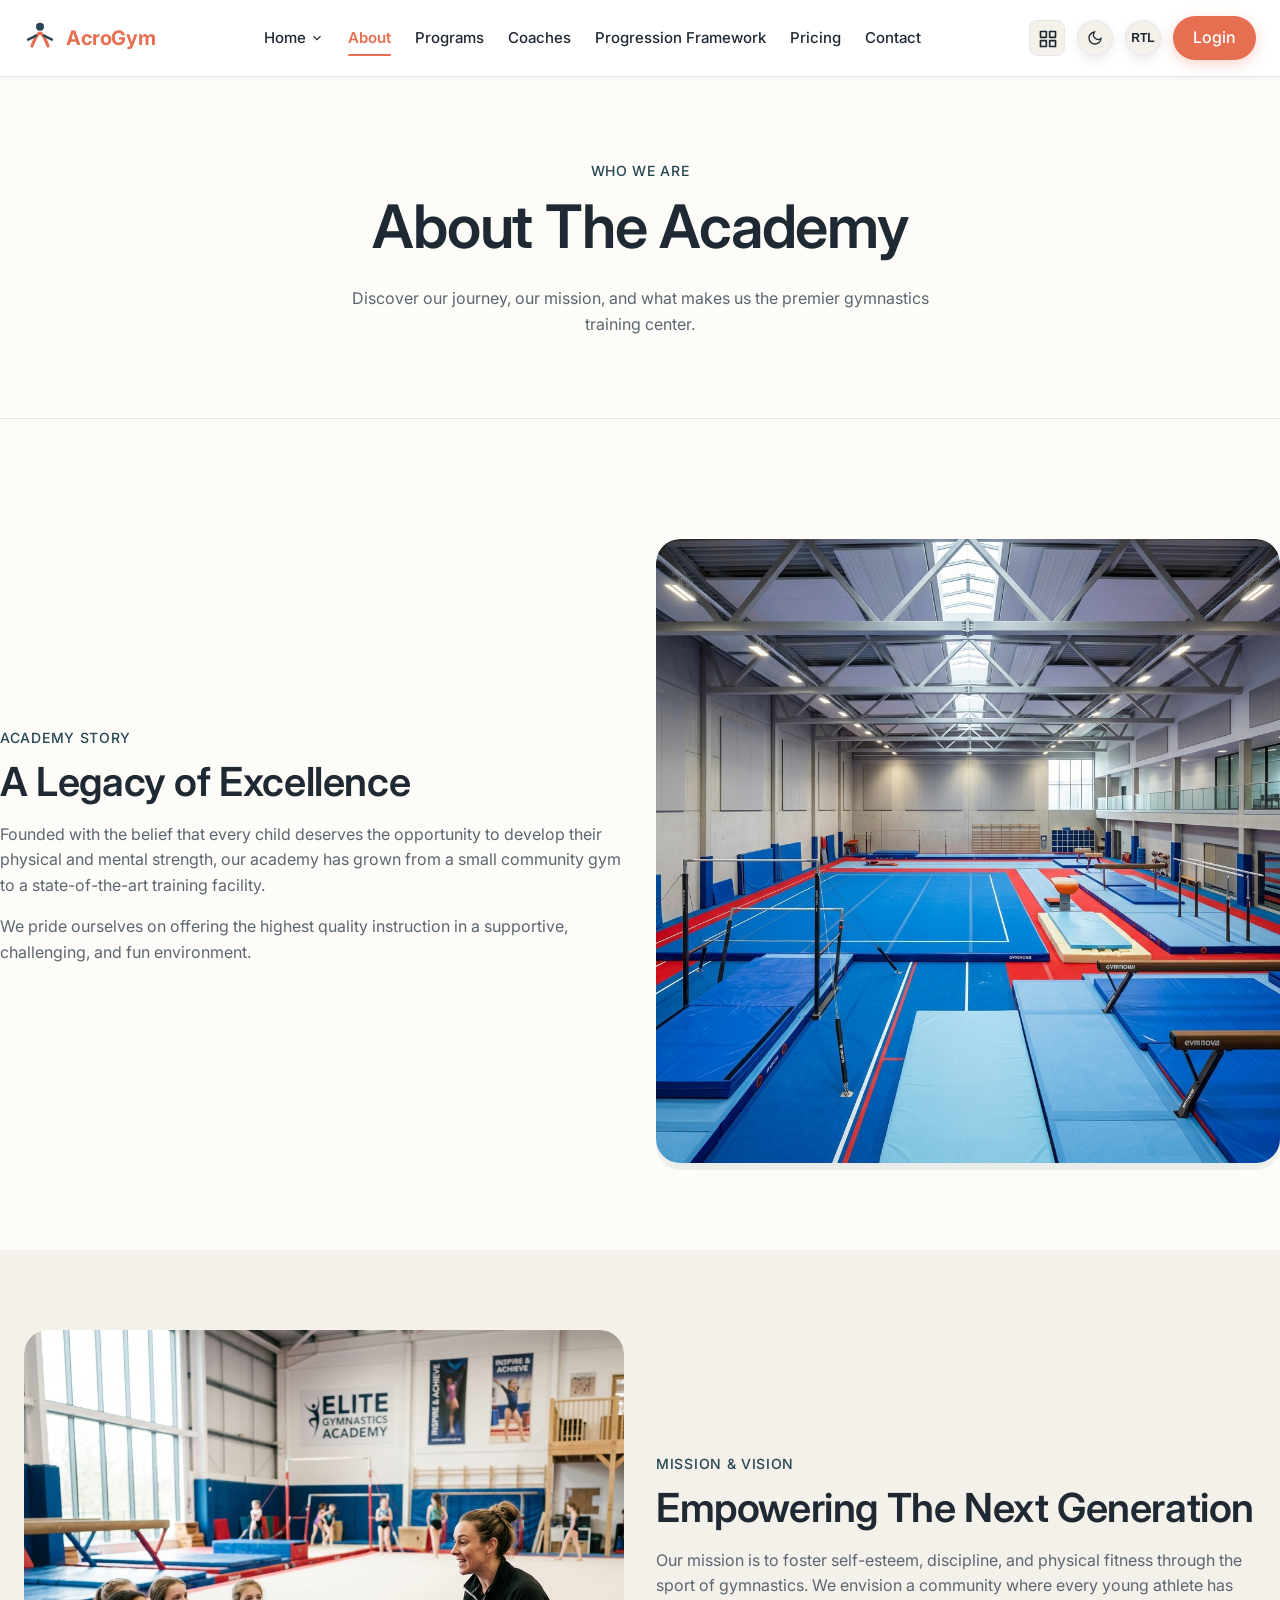
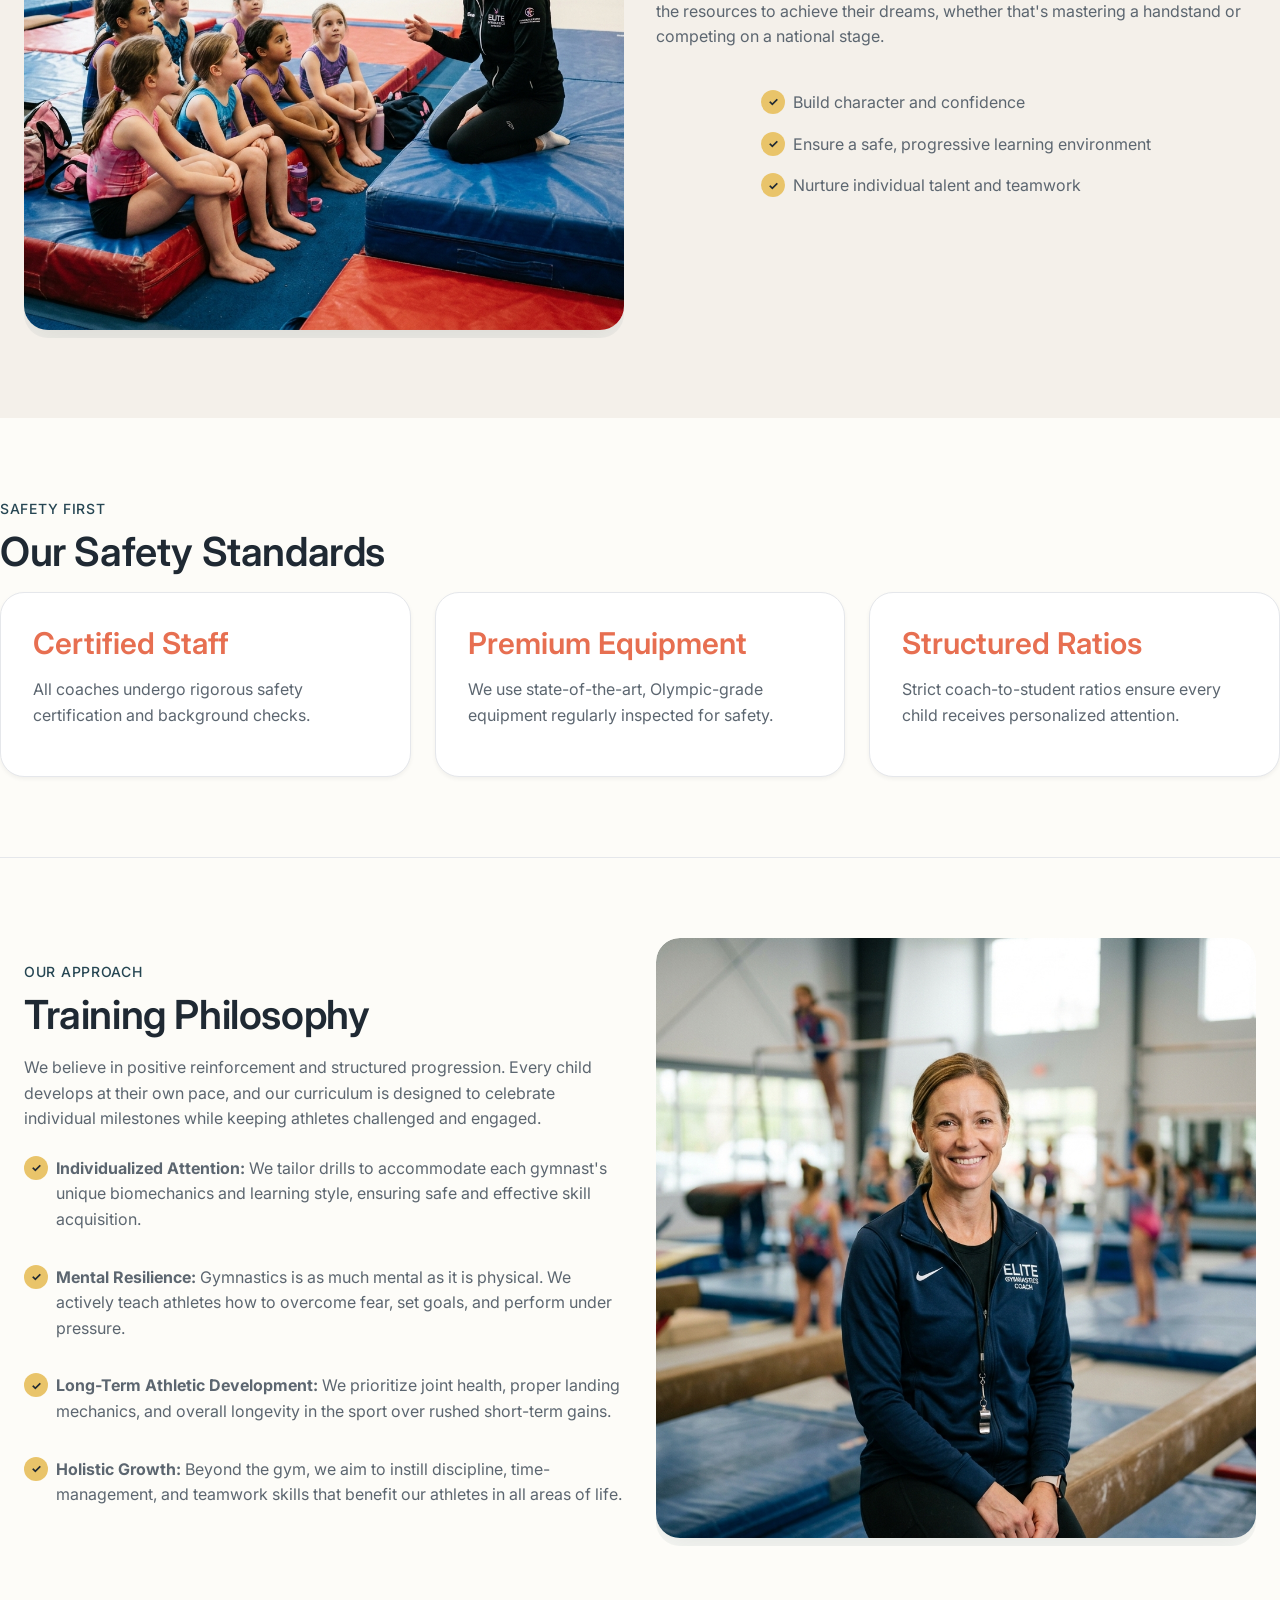
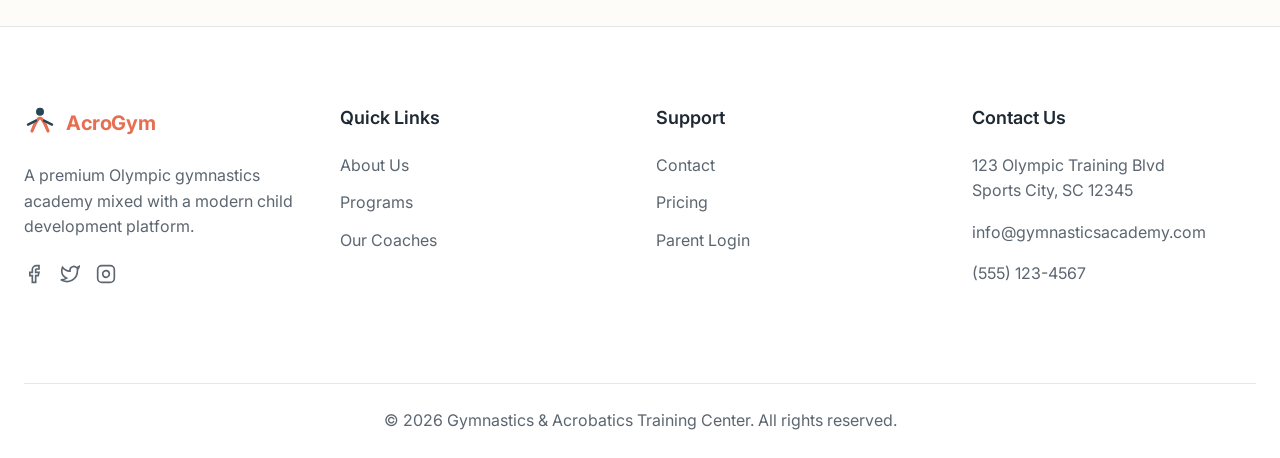
==== about.html @ 995d8a8e "Finalize gymnastics portal responsive design and alignment" ====
<!DOCTYPE html>
<html lang="en" dir="ltr">
<head>
    <meta charset="UTF-8">
    <meta name="viewport" content="width=device-width, initial-width=1.0">
    <title>About Us | Gymnastics & Acrobatics Training Center</title>
    <link rel="icon" type="image/svg+xml" href="assets/images/favicon.svg">
    <link rel="stylesheet" href="assets/css/style.css">
    <link rel="stylesheet" href="assets/css/dark-mode.css">
    <link rel="stylesheet" href="assets/css/rtl.css">
    <link rel="stylesheet" href="assets/css/pages.css">
</head>
<body>
<!-- Navbar -->
    <nav class="navbar">
        <div class="container navbar-container">
        <div class="nav-brand">
            <svg class="brand-icon" width="32" height="32" viewBox="0 0 40 40" fill="none" xmlns="http://www.w3.org/2000/svg" style="margin-right: 10px;">
    <path d="M10 30C10 30 16 14 20 14C24 14 30 30 30 30" stroke="var(--primary-accent)" stroke-width="4" stroke-linecap="round" stroke-linejoin="round"/>
    <circle cx="20" cy="6" r="5" fill="var(--secondary-accent)"/>
    <path d="M5 22L15 17M35 22L25 17" stroke="currentColor" stroke-width="3" stroke-linecap="round"/>
</svg><span style="display: inline-flex; align-items: center; letter-spacing: -0.02em; font-weight: 700;">Acro<span style="color: var(--primary-accent);">Gym</span></span>
        </div>
        
        <div class="nav-links" style="display: none;">
            <div class="dropdown">
                <a href="#" class="nav-link dropdown-toggle">Home <svg width="14" height="14" viewBox="0 0 24 24" fill="none" stroke="currentColor" stroke-width="2"><polyline points="6 9 12 15 18 9"></polyline></svg></a>
                <div class="dropdown-menu">
                    <a href="index.html" class="dropdown-item">Home 1</a>
                    <a href="home-2.html" class="dropdown-item">Home 2</a>
                </div>
            </div>
            <a href="about.html" class="nav-link">About</a>
            <a href="programs.html" class="nav-link">Programs</a>
            <a href="coaches.html" class="nav-link">Coaches</a>
            <a href="progression-framework.html" class="nav-link">Progression Framework</a>
            <a href="pricing.html" class="nav-link">Pricing</a>
            <a href="contact.html" class="nav-link">Contact</a>
        </div>
        
        <div class="nav-actions">
            <a href="dashboard.html" class="nav-link dashboard-icon-link" aria-label="Dashboard" style="display: none; padding: 8px; border-radius: 8px; display: inline-flex; align-items: center; justify-content: center; height: 36px; width: 36px;">
                <svg width="20" height="20" viewBox="0 0 24 24" fill="none" stroke="currentColor" stroke-width="2" stroke-linecap="round" stroke-linejoin="round">
                    <rect x="3" y="3" width="7" height="7"></rect>
                    <rect x="14" y="3" width="7" height="7"></rect>
                    <rect x="14" y="14" width="7" height="7"></rect>
                    <rect x="3" y="14" width="7" height="7"></rect>
                </svg>
            </a>
            <button class="control-btn" id="theme-toggle" aria-label="Toggle Dark Mode" style="width: 36px; height: 36px;">
                <svg width="16" height="16" viewBox="0 0 24 24" fill="none" stroke="currentColor" stroke-width="2"><path d="M21 12.79A9 9 0 1 1 11.21 3 7 7 0 0 0 21 12.79z"></path></svg>
            </button>
            <button class="control-btn" id="rtl-toggle" aria-label="Toggle RTL" style="width: 36px; height: 36px; font-size: 12px; font-weight: 600;">RTL</button>
            <a href="login.html" class="btn btn-primary" style="height: 44px; padding: 0 20px;">Login</a>
            
            <button class="control-btn mobile-menu-btn" style="display: none; width: 36px; height: 36px;">
                <svg width="20" height="20" viewBox="0 0 24 24" fill="none" stroke="currentColor" stroke-width="2"><line x1="3" y1="12" x2="21" y2="12"></line><line x1="3" y1="6" x2="21" y2="6"></line><line x1="3" y1="18" x2="21" y2="18"></line></svg>
            </button>
        </div>
        </div>
    </nav>

    <style>
        @media (min-width: 1025px) {
            .nav-links { display: flex !important; }
            .mobile-menu-btn { display: none !important; }
            .nav-actions .nav-link { display: block !important; }
        }
        @media (max-width: 1024px) {
            .nav-links { display: none; }
            .mobile-menu-btn { display: flex !important; }
        }
    </style>

    

<header class="page-hero" style="text-align: center; padding-top: 160px; padding-bottom: 80px; background: linear-gradient(to bottom, rgba(255,255,255,0.02) 0%, transparent 100%); border-bottom: 1px solid var(--border-color); margin-bottom: 40px;">
    <div class="container">
        <span class="subheading">Who We Are</span>
        <h1 style="margin-bottom: 24px;">About The Academy</h1>
        <p style="max-width: 600px; margin: 0 auto; color: var(--text-secondary);">Discover our journey, our mission, and what makes us the premier gymnastics training center.</p>
    </div>
</header>

<section class="section container">
    <div class="grid grid-cols-2 gap-8 items-center">
        <div>
            <span class="subheading">Academy Story</span>
            <h2>A Legacy of Excellence</h2>
            <p>Founded with the belief that every child deserves the opportunity to develop their physical and mental strength, our academy has grown from a small community gym to a state-of-the-art training facility.</p>
            <p>We pride ourselves on offering the highest quality instruction in a supportive, challenging, and fun environment.</p>
        </div>
        <div class="image-reveal-wrapper">
            <img src="assets/images/about_facility_1781704800816.png" alt="Academy Facility" class="rounded-image shadow-img" style="width: 100%; border-radius: var(--border-radius-lg);">
        </div>
    </div>
</section>

<section class="section" style="background: var(--secondary-bg);">
    <div class="container grid grid-cols-2 gap-8 items-center flex-md-col-reverse">
        <div class="image-reveal-wrapper" style="animation-delay: 0.2s;">
            <img src="assets/images/about_mission_1781704820711.png" alt="Academy Mission" class="rounded-image shadow-img" style="width: 100%; border-radius: var(--border-radius-lg);">
        </div>
        <div class="text-content">
            <span class="subheading">Mission & Vision</span>
            <h2>Empowering The Next Generation</h2>
            <p>Our mission is to foster self-esteem, discipline, and physical fitness through the sport of gymnastics. We envision a community where every young athlete has the resources to achieve their dreams, whether that's mastering a handstand or competing on a national stage.</p>
            <div style="text-align: center;">
                <ul class="custom-list" style="margin: 24px auto 0; display: inline-block; text-align: left;">
                    <li>Build character and confidence</li>
                    <li>Ensure a safe, progressive learning environment</li>
                    <li>Nurture individual talent and teamwork</li>
                </ul>
            </div>
        </div>
    </div>
</section>

<section class="section container">
    <div class="section-title text-center">
        <span class="subheading">Safety First</span>
        <h2>Our Safety Standards</h2>
    </div>
    <style>
        .safety-grid {
            display: grid;
            grid-template-columns: repeat(3, 1fr);
            gap: 24px;
        }
        @media (max-width: 1024px) {
            .safety-grid {
                grid-template-columns: repeat(2, 1fr);
            }
            .safety-grid > div:last-child {
                grid-column: 1 / -1;
                justify-self: center;
                width: calc(50% - 12px);
            }
        }
        @media (max-width: 600px) {
            .safety-grid {
                grid-template-columns: 1fr;
            }
            .safety-grid > div:last-child {
                grid-column: 1 / -1;
                width: 100%;
            }
        }
    </style>
    <div class="safety-grid">
        <div class="card premium-card hover-lift">
            <h3 style="color: var(--primary-accent);">Certified Staff</h3>
            <p>All coaches undergo rigorous safety certification and background checks.</p>
        </div>
        <div class="card premium-card hover-lift">
            <h3 style="color: var(--primary-accent);">Premium Equipment</h3>
            <p>We use state-of-the-art, Olympic-grade equipment regularly inspected for safety.</p>
        </div>
        <div class="card premium-card hover-lift">
            <h3 style="color: var(--primary-accent);">Structured Ratios</h3>
            <p>Strict coach-to-student ratios ensure every child receives personalized attention.</p>
        </div>
    </div>
</section>

<section class="section" style="background: var(--primary-bg); border-top: 1px solid var(--border-color);">
    <div class="container grid grid-cols-2 gap-8 items-center">
        <div>
            <span class="subheading">Our Approach</span>
            <h2>Training Philosophy</h2>
            <p style="margin-bottom: 24px; font-size: 16px; line-height: 1.6;">We believe in positive reinforcement and structured progression. Every child develops at their own pace, and our curriculum is designed to celebrate individual milestones while keeping athletes challenged and engaged.</p>
            
            <ul class="custom-list" style="display: flex; flex-direction: column; gap: 16px;">
                <li>
                    <strong>Individualized Attention:</strong> We tailor drills to accommodate each gymnast's unique biomechanics and learning style, ensuring safe and effective skill acquisition.
                </li>
                <li>
                    <strong>Mental Resilience:</strong> Gymnastics is as much mental as it is physical. We actively teach athletes how to overcome fear, set goals, and perform under pressure.
                </li>
                <li>
                    <strong>Long-Term Athletic Development:</strong> We prioritize joint health, proper landing mechanics, and overall longevity in the sport over rushed short-term gains.
                </li>
                <li>
                    <strong>Holistic Growth:</strong> Beyond the gym, we aim to instill discipline, time-management, and teamwork skills that benefit our athletes in all areas of life.
                </li>
            </ul>
        </div>
        <div class="image-reveal-wrapper">
            <img src="assets/images/coach_female_1781704842189.png" alt="Training Philosophy" class="rounded-image shadow-img" style="width: 100%; border-radius: var(--border-radius-lg);">
        </div>
    </div>
</section>
<footer style="background: var(--card-bg); padding: 80px 0 0 0; border-top: 1px solid var(--border-color);">
        <div class="container">
            <div class="grid grid-cols-4 gap-8">
                <div>
                    <div class="nav-brand" style="margin-bottom: 24px;">
                        <svg class="brand-icon" width="32" height="32" viewBox="0 0 40 40" fill="none" xmlns="http://www.w3.org/2000/svg" style="margin-right: 10px;">
    <path d="M10 30C10 30 16 14 20 14C24 14 30 30 30 30" stroke="var(--primary-accent)" stroke-width="4" stroke-linecap="round" stroke-linejoin="round"/>
    <circle cx="20" cy="6" r="5" fill="var(--secondary-accent)"/>
    <path d="M5 22L15 17M35 22L25 17" stroke="currentColor" stroke-width="3" stroke-linecap="round"/>
</svg><span style="display: inline-flex; align-items: center; letter-spacing: -0.02em; font-weight: 700;">Acro<span style="color: var(--primary-accent);">Gym</span></span>
                    </div>
                    <p>A premium Olympic gymnastics academy mixed with a modern child development platform.</p>
                    <div class="social-icons" style="display: flex; gap: 16px; margin-top: 24px;">
                        <a href="#" class="social-icon" aria-label="Facebook"><svg width="20" height="20" viewBox="0 0 24 24" fill="none" stroke="currentColor" stroke-width="2"><path d="M18 2h-3a5 5 0 0 0-5 5v3H7v4h3v8h4v-8h3l1-4h-4V7a1 1 0 0 1 1-1h3z"></path></svg></a>
                        <a href="#" class="social-icon" aria-label="Twitter"><svg width="20" height="20" viewBox="0 0 24 24" fill="none" stroke="currentColor" stroke-width="2"><path d="M23 3a10.9 10.9 0 0 1-3.14 1.53 4.48 4.48 0 0 0-7.86 3v1A10.66 10.66 0 0 1 3 4s-4 9 5 13a11.64 11.64 0 0 1-7 2c9 5 20 0 20-11.5a4.5 4.5 0 0 0-.08-.83A7.72 7.72 0 0 0 23 3z"></path></svg></a>
                        <a href="#" class="social-icon" aria-label="Instagram"><svg width="20" height="20" viewBox="0 0 24 24" fill="none" stroke="currentColor" stroke-width="2"><rect x="2" y="2" width="20" height="20" rx="5" ry="5"></rect><path d="M16 11.37A4 4 0 1 1 12.63 8 4 4 0 0 1 16 11.37z"></path><line x1="17.5" y1="6.5" x2="17.51" y2="6.5"></line></svg></a>
                    </div>
                </div>
                <div>
                    <h3 style="font-size: 18px; margin-bottom: 24px;">Quick Links</h3>
                    <div style="display: flex; flex-direction: column; gap: 12px;">
                        <a href="about.html" style="color: var(--text-secondary);">About Us</a>
                        <a href="programs.html" style="color: var(--text-secondary);">Programs</a>
                        <a href="coaches.html" style="color: var(--text-secondary);">Our Coaches</a>
                    </div>
                </div>
                <div>
                    <h3 style="font-size: 18px; margin-bottom: 24px;">Support</h3>
                    <div style="display: flex; flex-direction: column; gap: 12px;">
                        <a href="contact.html" style="color: var(--text-secondary);">Contact</a>
                        <a href="pricing.html" style="color: var(--text-secondary);">Pricing</a>
                        <a href="login.html" style="color: var(--text-secondary);">Parent Login</a>
                    </div>
                </div>
                <div>
                    <h3 style="font-size: 18px; margin-bottom: 24px;">Contact Us</h3>
                    <p>123 Olympic Training Blvd<br>Sports City, SC 12345</p>
                    <p>info@gymnasticsacademy.com</p>
                    <p>(555) 123-4567</p>
                </div>
            </div>
            <div style="text-align: center; margin-top: 80px; padding: 24px 0; border-top: 1px solid var(--border-color); color: var(--text-secondary);">
                &copy; 2026 Gymnastics & Acrobatics Training Center. All rights reserved.
            </div>
        </div>
    </footer>

    <script src="assets/js/main.js"></script>


    <button id="back-to-top" aria-label="Back to top" class="back-to-top">
        <svg width="24" height="24" viewBox="0 0 24 24" fill="none" stroke="currentColor" stroke-width="2"><polyline points="18 15 12 9 6 15"></polyline></svg>
    </button>

</body>
</html>
---- assets/css/style.css ----
@import url('https://fonts.googleapis.com/css2?family=Inter:wght@400;500;600&display=swap');

:root {
    --primary-bg: #FDFCF8;
    --secondary-bg: #F4F0EA;
    --card-bg: #FFFFFF;
    --primary-accent: #E76F51;
    --secondary-accent: #264653;
    --third-accent: #2A9D8F;
    --highlight: #E9C46A;
    --text-primary: #1F2933;
    --text-secondary: #5C6670;
    --border-color: #E5E7EB;
    
    --font-family: 'Inter', sans-serif;
    --transition-fast: 0.2s ease;
    --transition-normal: 0.3s ease;
    --transition-slow: 0.5s ease;
    
    --border-radius: 12px;
    --border-radius-lg: 24px;
    --border-radius-full: 9999px;
    
    --shadow-sm: 0 2px 4px rgba(0, 0, 0, 0.05);
    --shadow-md: 0 4px 12px rgba(0, 0, 0, 0.08);
    --shadow-lg: 0 12px 32px rgba(38, 70, 83, 0.12);
}

/* Reset */
* {
    margin: 0;
    padding: 0;
    box-sizing: border-box;
}

*, *::before, *::after {
    box-sizing: border-box;
}

body {
    font-family: var(--font-family);
    background-color: var(--primary-bg);
    color: var(--text-primary);
    overflow-x: hidden;
    line-height: 1.6;
    font-weight: 400;
}

/* Typography Hierarchy */
h1, h2, h3, h4, h5, h6 {
    font-weight: 600;
    line-height: 1.2;
    color: var(--text-primary);
    margin-bottom: 1rem;
}

h1 {
    font-size: 60px;
    letter-spacing: -0.02em;
}

h2 {
    font-size: 40px;
    letter-spacing: -0.01em;
}

h3 {
    font-size: 30px;
}

p {
    font-weight: 400;
    color: var(--text-secondary);
    margin-bottom: 1rem;
}

.subheading {
    font-weight: 500;
    color: var(--secondary-accent);
    text-transform: uppercase;
    letter-spacing: 0.05em;
    font-size: 14px;
    margin-bottom: 0.5rem;
    display: block;
}

a {
    text-decoration: none;
    color: var(--primary-accent);
    transition: color var(--transition-fast);
}

/* Responsive Typography */
@media (max-width: 1024px) {
    .container {
        padding-left: 24px !important;
        padding-right: 24px !important;
        width: 100%;
    }
    .section-title, .hero-content, .page-header, .about-content, .text-content, .contact-info, .pricing-header, .card, .bento-content, .stat-item, .sticky-sidebar, .glass-card, .glass-card-info, .curriculum-pane-header, .step-item, .glass-testimonial {
        text-align: center !important;
        align-items: center !important;
    }
    .section-title p, .hero-content p, .page-header p, .about-content p, .text-content p, .contact-info p, .pricing-header p, .subheading {
        margin-left: auto !important;
        margin-right: auto !important;
        text-align: center !important;
    }
    h1, h2, h3 {
        text-align: center !important;
    }
    p {
        text-align: center;
    }
    .btn-group {
        justify-content: center !important;
        width: 100%;
    }
    footer h3, footer p, footer .social-icons, footer .nav-brand {
        text-align: left !important;
        justify-content: flex-start !important;
        align-items: flex-start !important;
    }
    .grid-cols-3 {
        display: flex;
        flex-wrap: wrap;
        justify-content: center;
    }
    .grid-cols-3 > * {
        flex: 1 1 calc(50% - 32px);
        max-width: calc(50% - 16px);
        min-width: 280px;
    }
    h1 { font-size: 48px; }
    h2 { font-size: 36px; }
    h3 { font-size: 26px; }
    .center-mobile { text-align: center; }
    .hero-actions { flex-direction: column !important; width: 100% !important; gap: 16px !important; }
    .hero-actions .btn { width: 100% !important; margin: 0 !important; }
    .step-item { justify-content: center !important; flex-direction: column !important; }
    .dashboard-text-wrapper { text-align: center !important; }
    .dashboard-text-wrapper ul { align-items: center !important; }
}

@media (max-width: 768px) {
    h1 { font-size: 38px; }
    h2 { font-size: 30px; }
    h3 { font-size: 22px; }
    

}

/* Layout Utilities */
.container {
    max-width: 1280px;
    margin: 0 auto;
    padding: 0 24px;
    width: 100%;
}

.section {
    padding: 80px 0;
}

.flex { display: flex; }
.flex-col { display: flex; flex-direction: column; }
.items-center { align-items: center; }
.justify-center { justify-content: center; }
.justify-between { justify-content: space-between; }
.gap-4 { gap: 1rem; }
.gap-6 { gap: 1.5rem; }
.gap-8 { gap: 2rem; }

.grid { display: grid; }
.grid-cols-2 { grid-template-columns: repeat(2, 1fr); }
.grid-cols-3 { grid-template-columns: repeat(3, 1fr); }
.grid-cols-4 { grid-template-columns: repeat(4, 1fr); }

@media (max-width: 768px) {
    .container {
        padding-left: 20px !important;
        padding-right: 20px !important;
        width: 100%;
    }
    .grid-cols-2, .grid-cols-3, .grid-cols-4 {
        grid-template-columns: 1fr;
    }
    .flex-md-col {
        flex-direction: column;
    }
    .card {
        padding: 20px;
    }
    
    /* Schedule Calendar Mobile Optimizations */
    #schedule .card > div[style*="flex-direction: column"] > div > div:first-child {
        width: 72px !important;
        padding: 12px 8px !important;
    }
    #schedule .card > div[style*="flex-direction: column"] > div > div:first-child span:first-child {
        font-size: 18px !important;
    }
    #schedule .card > div[style*="flex-direction: column"] > div > div:first-child span:last-child {
        font-size: 12px !important;
    }
    #schedule .card > div[style*="flex-direction: column"] > div > div:last-child {
        padding: 12px !important;
    }
    #schedule .card > div[style*="flex-direction: column"] > div > div:last-child h4 {
        font-size: 15px !important;
    }
    #schedule .card > div[style*="flex-direction: column"] > div > div:last-child p {
        font-size: 12px !important;
    }
}

/* Button System */
.btn {
    display: inline-flex;
    align-items: center;
    justify-content: center;
    padding: 0 24px;
    height: 52px;
    border-radius: var(--border-radius-full);
    font-weight: 500;
    font-size: 16px;
    cursor: pointer;
    transition: all var(--transition-normal);
    border: none;
    outline: none;
}

.btn-primary {
    background-color: var(--primary-accent);
    color: #FFFFFF;
    box-shadow: 0 4px 14px rgba(231, 111, 81, 0.3);
}

.btn-primary:hover {
    background-color: #D65A3D;
    transform: translateY(-2px);
    box-shadow: 0 6px 20px rgba(231, 111, 81, 0.4);
    color: #FFFFFF;
}

.btn-secondary {
    background-color: var(--secondary-accent);
    color: #FFFFFF;
}

.btn-secondary:hover {
    background-color: #1A323D;
    transform: translateY(-2px);
    color: #FFFFFF;
}

.btn-outline {
    background-color: transparent;
    border: 2px solid var(--border-color);
    color: var(--text-primary);
}

.btn-outline:hover {
    border-color: var(--primary-accent);
    color: var(--primary-accent);
}

.btn-block {
    width: 100%;
}

/* Forms */
.form-group {
    margin-bottom: 1.5rem;
    display: flex;
    flex-direction: column;
}

.form-label {
    font-weight: 500;
    margin-bottom: 0.5rem;
    color: var(--text-primary);
    font-size: 14px;
}

.form-control {
    width: 100%;
    height: 52px;
    padding: 0 16px;
    border: 1px solid var(--border-color);
    border-radius: var(--border-radius);
    background-color: var(--card-bg);
    color: var(--text-primary);
    font-family: var(--font-family);
    font-size: 16px;
    transition: border-color var(--transition-fast), box-shadow var(--transition-fast);
}

.form-control:focus {
    outline: none;
    border-color: var(--primary-accent);
    box-shadow: 0 0 0 4px rgba(231, 111, 81, 0.1);
}

.form-control::placeholder {
    color: #A0AEC0;
}

/* Cards */
.card {
    background-color: var(--card-bg);
    border-radius: var(--border-radius-lg);
    padding: 32px;
    box-shadow: var(--shadow-sm);
    border: 1px solid var(--border-color);
    transition: transform var(--transition-normal), box-shadow var(--transition-normal);
    height: 100%;
    display: flex;
    flex-direction: column;
}

.card:hover {
    transform: translateY(-8px);
    box-shadow: var(--shadow-lg);
}

.card-img-top {
    width: 100%;
    height: 240px;
    object-fit: cover;
    border-radius: calc(var(--border-radius-lg) - 8px) calc(var(--border-radius-lg) - 8px) 0 0;
    margin: -32px -32px 24px -32px;
    width: calc(100% + 64px);
}

/* Auth Pages Specific */
.auth-wrapper {
    min-height: 100vh;
    display: flex;
    align-items: center;
    justify-content: center;
    padding: 24px;
    background-color: var(--secondary-bg);
    position: relative;
}

.auth-card {
    width: 100%;
    max-width: 500px;
    background: var(--card-bg);
    border-radius: var(--border-radius-lg);
    padding: 48px;
    box-shadow: var(--shadow-lg);
    position: relative;
    z-index: 10;
}

.auth-logo {
    text-align: center;
    margin-bottom: 32px;
}

.auth-logo h2 {
    font-size: 24px;
    margin-bottom: 0;
    color: var(--secondary-accent);
}

.auth-logo span {
    color: var(--primary-accent);
}

.social-login {
    display: flex;
    flex-direction: column;
    gap: 12px;
    margin-bottom: 24px;
}

.btn-social {
    background-color: transparent;
    border: 1.5px solid var(--border-color);
    color: var(--text-primary);
    display: flex;
    align-items: center;
    justify-content: center;
    gap: 12px;
    font-weight: 500;
    transition: background-color 0.25s ease, border-color 0.25s ease, color 0.25s ease, transform 0.2s ease, box-shadow 0.25s ease;
}

.btn-social:hover {
    background-color: var(--primary-accent);
    border-color: var(--primary-accent);
    color: white;
    box-shadow: 0 6px 20px rgba(231, 111, 81, 0.35);
    transform: translateY(-2px);
}
.btn-social:hover img {
    filter: brightness(0) invert(1);
}

.btn-social img {
    width: 20px;
    height: 20px;
}

.auth-divider {
    display: flex;
    align-items: center;
    text-align: center;
    color: var(--text-secondary);
    font-size: 14px;
    margin: 24px 0;
}

.auth-divider::before,
.auth-divider::after {
    content: '';
    flex: 1;
    border-bottom: 1px solid var(--border-color);
}

.auth-divider:not(:empty)::before {
    margin-right: .25em;
}

.auth-divider:not(:empty)::after {
    margin-left: .25em;
}

.password-input-wrapper {
    position: relative;
}

.password-toggle {
    position: absolute;
    right: 16px;
    top: 50%;
    transform: translateY(-50%);
    cursor: pointer;
    color: var(--text-secondary);
    background: none;
    border: none;
    padding: 0;
}

.auth-actions {
    display: flex;
    justify-content: space-between;
    align-items: center;
    margin-bottom: 24px;
    font-size: 14px;
}

.checkbox-wrapper {
    display: flex;
    align-items: center;
    gap: 8px;
}

.checkbox-wrapper input[type="checkbox"] {
    width: 16px;
    height: 16px;
    accent-color: var(--primary-accent);
}

.auth-footer {
    text-align: center;
    margin-top: 24px;
    font-size: 14px;
    color: var(--text-secondary);
}

/* Auth page links hover — brand accent color */
.auth-footer a,
.auth-actions a,
.auth-card a {
    color: var(--primary-accent);
    text-decoration: none;
    transition: color 0.2s ease, opacity 0.2s ease;
}

.auth-footer a:hover,
.auth-actions a:hover,
.auth-card a:hover {
    color: var(--secondary-accent);
    text-decoration: underline;
    opacity: 0.9;
}

/* Floating Controls */
.floating-controls {
    position: fixed;
    top: 24px;
    right: 24px;
    display: flex;
    gap: 12px;
    z-index: 100;
}

.control-btn {
    width: 44px;
    height: 44px;
    border-radius: 50%;
    background: var(--card-bg);
    border: 1px solid var(--border-color);
    color: var(--text-primary);
    display: flex;
    align-items: center;
    justify-content: center;
    cursor: pointer;
    box-shadow: var(--shadow-md);
    transition: all var(--transition-fast);
}

.control-btn:hover {
    transform: translateY(-2px);
    box-shadow: var(--shadow-lg);
}

/* Navigation */
.navbar {
    position: fixed;
    top: 0;
    left: 0;
    width: 100%;
    background: var(--card-bg);
    border-bottom: 1px solid var(--border-color);
    padding: 16px 0;
    z-index: 1000;
    box-shadow: var(--shadow-sm);
}

.navbar-container {
    display: flex;
    justify-content: space-between;
    align-items: center;
    width: 100%;
}

.nav-brand {
    font-size: 20px;
    font-weight: 600;
    color: var(--secondary-accent);
    display: flex;
    align-items: center;
}

.nav-brand span {
    color: var(--primary-accent);
}

.nav-links {
    display: flex;
    gap: 24px;
    align-items: center;
}

.nav-link {
    color: var(--text-primary);
    font-weight: 500;
    font-size: 15px;
}

.nav-link:hover {
    color: var(--primary-accent);
}

.nav-link.active {
    color: var(--primary-accent);
    position: relative;
    font-weight: 600;
}

.nav-link.active::after {
    content: '';
    position: absolute;
    bottom: -6px;
    left: 0;
    width: 100%;
    height: 2px;
    background-color: var(--primary-accent);
    border-radius: 2px;
}

.nav-actions {
    display: flex;
    gap: 12px;
    align-items: center;
}

/* --- Mobile Menu Styles & Overrides --- */
@media (min-width: 1025px) {
    .nav-links { display: flex !important; }
    .mobile-menu-btn { display: none !important; }
    .mobile-actions-wrapper { display: none !important; }
}

@media (max-width: 1024px) {
    .nav-links {
        display: none !important;
        position: absolute;
        top: 100%;
        left: 0;
        width: 100%;
        background-color: var(--card-bg);
        flex-direction: column;
        padding: 20px;
        box-shadow: 0 10px 20px rgba(0,0,0,0.1);
        z-index: 1000;
        align-items: flex-start;
        border-top: 1px solid var(--border-color);
    }
    .nav-links.active {
        display: flex !important;
    }
    .mobile-menu-btn {
        display: inline-flex !important;
    }
    .nav-actions > *:not(.mobile-menu-btn) {
        display: none !important;
    }
    .mobile-actions-wrapper {
        display: flex;
        flex-wrap: wrap;
        gap: 12px;
        width: 100%;
        margin-top: 20px;
        padding-top: 20px;
        border-top: 1px solid var(--border-color);
        align-items: center;
    }
}
/* -------------------------------------- */

.dashboard-icon-link,
.control-btn {
    width: 38px;
    height: 38px;
    border-radius: 50%;
    border: 1.5px solid var(--border-color);
    background: var(--secondary-bg);
    color: var(--text-primary);
    display: inline-flex;
    align-items: center;
    justify-content: center;
    cursor: pointer;
    font-size: 13px;
    font-weight: 700;
    transition: background var(--transition-fast), color var(--transition-fast), border-color var(--transition-fast), transform var(--transition-fast), box-shadow var(--transition-fast);
    text-decoration: none;
    padding: 0;
    line-height: 1;
    flex-shrink: 0;
}

.dashboard-icon-link:hover,
.control-btn:hover {
    background: var(--primary-accent);
    color: white;
    border-color: var(--primary-accent);
    transform: translateY(-2px);
    box-shadow: 0 4px 14px rgba(231, 111, 81, 0.35);
}

/* Hero Section */
.hero {
    min-height: 100vh;
    padding-top: 120px;
    display: flex;
    align-items: center;
    position: relative;
    overflow: hidden;
}

.hero-content {
    max-width: 600px;
    position: relative;
    z-index: 10;
}

.hero-image-wrapper {
    position: absolute;
    right: 0;
    top: 0;
    width: 50%;
    height: 100%;
    clip-path: polygon(10% 0, 100% 0, 100% 100%, 0 100%);
}

.hero-image {
    width: 100%;
    height: 100%;
    object-fit: cover;
}

@media (max-width: 1024px) {
    .hero-image-wrapper {
        position: relative;
        width: 100%;
        height: 400px;
        clip-path: none;
        border-radius: var(--border-radius-lg);
        margin-top: 40px;
    }
    .hero {
        flex-direction: column;
        justify-content: center;
        text-align: center;
        padding-top: 140px;
    }
    .hero-content {
        max-width: 100%;
        display: flex;
        flex-direction: column;
        align-items: center;
    }
    .hero-actions {
        justify-content: center;
    }
}

/* Dashboard Layout */
.dashboard-layout {
    display: flex;
    min-height: 100vh;
    background-color: var(--secondary-bg);
}

.dashboard-sidebar {
    width: 280px;
    background: var(--card-bg);
    border-right: 1px solid var(--border-color);
    display: flex;
    flex-direction: column;
    position: fixed;
    top: 0;
    bottom: 0;
    left: 0;
    z-index: 1000;
    transition: transform var(--transition-normal);
}

.dashboard-logo {
    padding: 24px;
    border-bottom: 1px solid var(--border-color);
}

.dashboard-logo h2 {
    font-size: 20px;
    margin-bottom: 0;
    color: var(--secondary-accent);
    display: flex;
    align-items: center;
}

.dashboard-logo span {
    color: var(--primary-accent);
}

.sidebar-nav {
    padding: 24px 16px;
    flex: 1;
    overflow-y: auto;
    display: flex;
    flex-direction: column;
}

.sidebar-nav-link {
    display: flex;
    align-items: center;
    gap: 12px;
    padding: 12px 16px;
    color: var(--text-secondary);
    text-decoration: none;
    border-radius: var(--border-radius);
    margin-bottom: 8px;
    font-weight: 500;
    transition: all var(--transition-fast);
}

.sidebar-nav-link:hover, .sidebar-nav-link.active {
    background: rgba(231, 111, 81, 0.1);
    color: var(--primary-accent);
}

.sidebar-nav-link svg {
    width: 20px;
    height: 20px;
}

.dashboard-main {
    flex: 1;
    margin-left: 280px;
    padding: 112px 48px 32px;
    transition: margin var(--transition-normal);
}

.dashboard-header {
    position: fixed;
    top: 0;
    right: 0;
    width: calc(100% - 280px);
    height: 80px;
    background: var(--card-bg);
    border-bottom: 1px solid var(--border-color);
    z-index: 90;
    padding: 0 48px;
    display: flex;
    justify-content: space-between;
    align-items: center;
    transition: width var(--transition-normal);
}

.dashboard-title h1 {
    font-size: 24px;
    margin-bottom: 2px;
}

.dashboard-title p {
    font-size: 14px;
    margin-bottom: 0;
}

.header-actions {
    display: flex;
    align-items: center;
    gap: 16px;
}

.profile-widget {
    display: flex;
    align-items: center;
    gap: 12px;
    padding: 8px 16px;
    background: var(--card-bg);
    border: 1px solid var(--border-color);
    border-radius: var(--border-radius-full);
    cursor: pointer;
}

.profile-avatar {
    width: 32px;
    height: 32px;
    border-radius: 50%;
    background: var(--primary-accent);
    color: #fff;
    display: flex;
    align-items: center;
    justify-content: center;
    font-weight: 600;
    font-size: 14px;
}

.tab-content {
    position: relative;
}

.tab-pane {
    display: none;
    animation: fadeIn var(--transition-normal);
}

.tab-pane.active {
    display: block;
}

@keyframes fadeIn {
    from { opacity: 0; transform: translateY(10px); }
    to { opacity: 1; transform: translateY(0); }
}

/* Dashboard Specific UI */
.stat-card {
    padding: 24px;
    display: flex;
    align-items: center;
    gap: 20px;
}

.stat-icon {
    width: 56px;
    height: 56px;
    border-radius: 16px;
    background: rgba(231, 111, 81, 0.1);
    color: var(--primary-accent);
    display: flex;
    align-items: center;
    justify-content: center;
}

.stat-icon svg {
    width: 28px;
    height: 28px;
}

.stat-info h3 {
    font-size: 28px;
    margin-bottom: 4px;
    color: var(--text-primary);
}

.stat-info p {
    margin-bottom: 0;
    font-size: 14px;
}

.table-responsive {
    overflow-x: auto;
}

.table {
    width: 100%;
    border-collapse: collapse;
}

.table th, .table td {
    padding: 16px;
    text-align: left;
    border-bottom: 1px solid var(--border-color);
}

.table th {
    font-weight: 600;
    color: var(--text-secondary);
    background: var(--secondary-bg);
}

.badge {
    padding: 4px 12px;
    border-radius: var(--border-radius-full);
    font-size: 12px;
    font-weight: 600;
    white-space: nowrap;
}

.badge-success {
    background: rgba(42, 157, 143, 0.1);
    color: var(--third-accent);
}

.badge-warning {
    background: rgba(233, 196, 106, 0.1);
    color: #D4A373;
}

/* Mobile Dashboard */
#sidebar-toggle {
    display: none;
    background: none;
    border: none;
    color: var(--text-primary);
    cursor: pointer;
}

@media (max-width: 1024px) {
    .dashboard-layout {
        background-color: var(--primary-bg);
    }

    .dashboard-sidebar {
        transform: translateX(-100%);
    }
    
    .dashboard-sidebar.active {
        transform: translateX(0);
    }
    
    .dashboard-main {
        margin-left: 0;
        padding: 104px 16px 24px;
    }
    
    .dashboard-layout,
    .dashboard-main {
        overflow-x: hidden;
        max-width: 100vw;
    }

    .dashboard-header {
        width: 100vw;
        max-width: 100%;
        padding: 0 16px;
    }
    
    .dashboard-header > div:first-child {
        gap: 8px;
        min-width: 0;
        flex: 1;
    }

    .dashboard-title {
        display: flex;
        flex-direction: column;
        justify-content: center;
        min-width: 0;
        flex: 1;
    }

    .dashboard-title h1 {
        font-size: 16px;
        line-height: 1.2;
        margin-bottom: 2px;
        white-space: nowrap;
        overflow: hidden;
        text-overflow: ellipsis;
    }
    
    .dashboard-title p {
        font-size: 11px;
        line-height: 1.2;
        white-space: nowrap;
        margin-bottom: 0;
        overflow: hidden;
        text-overflow: ellipsis;
    }

    .header-actions {
        gap: 8px !important;
        flex-shrink: 0;
    }

    .control-btn {
        width: 32px !important;
        height: 32px !important;
    }

    .profile-avatar {
        width: 32px;
        height: 32px;
    }

    .profile-widget {
        margin-left: 0 !important;
    }

    #sidebar-toggle {
        display: block;
    }

    .profile-widget span {
        display: none;
    }

    .profile-widget {
        background: transparent;
        border: none;
        padding: 0;
    }
}

[dir="rtl"] .dashboard-sidebar {
    left: auto;
    right: 0;
    border-right: none;
    border-left: 1px solid var(--border-color);
}

[dir="rtl"] .dashboard-main {
    margin-left: 0;
    margin-right: 280px;
}

[dir="rtl"] .dashboard-header {
    left: 0;
    right: auto;
}

@media (max-width: 1024px) {
    [dir="rtl"] .dashboard-sidebar {
        transform: translateX(100%);
    }
    [dir="rtl"] .dashboard-sidebar.active {
        transform: translateX(0);
    }
    [dir="rtl"] .dashboard-main {
        margin-right: 0;
    }
}

/* Social Icons */
.social-icon {
    color: var(--text-secondary);
    transition: color var(--transition-fast), transform var(--transition-fast);
}

.social-icon:hover {
    color: var(--primary-accent);
    transform: translateY(-2px);
}

/* Back to Top */
.back-to-top {
    position: fixed;
    bottom: 32px;
    right: 32px;
    width: 48px;
    height: 48px;
    background: var(--primary-accent);
    color: white;
    border: none;
    border-radius: 50%;
    display: flex;
    align-items: center;
    justify-content: center;
    cursor: pointer;
    box-shadow: var(--shadow-md);
    opacity: 0;
    visibility: hidden;
    transform: translateY(20px);
    transition: all var(--transition-normal);
    z-index: 999;
}

.back-to-top.visible {
    opacity: 1;
    visibility: visible;
    transform: translateY(0);
}

.back-to-top:hover {
    background: #D65A3D;
    transform: translateY(-4px);
    box-shadow: var(--shadow-lg);
}

[dir="rtl"] .back-to-top {
    right: auto;
    left: 32px;
}

/* Dropdown Menu */
.dropdown {
    position: relative;
    display: inline-block;
}

.dropdown-toggle {
    display: flex;
    align-items: center;
    gap: 4px;
}

.dropdown-menu {
    position: absolute;
    top: 100%;
    left: 0;
    min-width: 160px;
    background-color: var(--card-bg);
    border: 1px solid var(--border-color);
    border-radius: var(--border-radius);
    box-shadow: var(--shadow-md);
    padding: 8px 0;
    opacity: 0;
    visibility: hidden;
    transform: translateY(10px);
    transition: all var(--transition-fast);
    z-index: 1000;
}

.dropdown:hover .dropdown-menu {
    opacity: 1;
    visibility: visible;
    transform: translateY(0);
}

.dropdown-item {
    display: block;
    padding: 8px 24px;
    color: var(--text-primary);
    text-decoration: none;
    transition: background-color var(--transition-fast), color var(--transition-fast);
    font-weight: 500;
    font-size: 14px;
}

.dropdown-item:hover, .dropdown-item.active {
    background-color: var(--secondary-bg);
    color: var(--primary-accent);
}

[dir="rtl"] .dropdown-menu {
    left: auto;
    right: 0;
}



/* Stats Container Responsive Overrides */
@media (max-width: 1024px) {
    .stats-container {
        grid-template-columns: repeat(4, 1fr) !important;
    }
}
@media (max-width: 600px) {
    .stats-container {
        grid-template-columns: repeat(2, 1fr) !important;
    }
}
---- assets/css/dark-mode.css ----
/* dark-mode.css */
[data-theme="dark"] {
    --primary-bg: #101820;
    --secondary-bg: #17212B;
    --card-bg: #17212B;
    --text-primary: #F8FAFC;
    --text-secondary: #CBD5E1;
    --border-color: #2A3B4C;
    --secondary-accent: #A8DADC; /* Lighter teal for dark mode visibility */
    --third-accent: #45B0A2;     /* Lighter green for dark mode visibility */
}

[data-theme="dark"] body {
    background-color: var(--primary-bg);
    color: var(--text-primary);
}

[data-theme="dark"] .card, 
[data-theme="dark"] .auth-card {
    background-color: var(--card-bg);
    border-color: var(--border-color);
}

[data-theme="dark"] .navbar {
    background: var(--card-bg);
    border-color: var(--border-color);
}

[data-theme="dark"] .form-control {
    background-color: var(--card-bg);
    border-color: var(--border-color);
    color: var(--text-primary);
}

[data-theme="dark"] .form-control::placeholder {
    color: #4B5563;
}

[data-theme="dark"] .control-btn {
    background-color: var(--card-bg);
    border-color: var(--border-color);
    color: var(--text-primary);
}

[data-theme="dark"] .btn-outline {
    border-color: var(--border-color);
    color: var(--text-primary);
}

[data-theme="dark"] .btn-outline:hover {
    border-color: var(--primary-accent);
    color: var(--primary-accent);
}

[data-theme="dark"] .auth-divider::before,
[data-theme="dark"] .auth-divider::after {
    border-color: var(--border-color);
}
---- assets/css/rtl.css ----
/* rtl.css */
[dir="rtl"] {
    text-align: right;
}

[dir="rtl"] .nav-links {
    flex-direction: row-reverse;
}

[dir="rtl"] .password-toggle {
    right: auto;
    left: 16px;
}

[dir="rtl"] .floating-controls {
    right: auto;
    left: 24px;
    flex-direction: row-reverse;
}

[dir="rtl"] .hero-image-wrapper {
    right: auto;
    left: 0;
    clip-path: polygon(0 0, 90% 0, 100% 100%, 0 100%);
}

@media (max-width: 1024px) {
    [dir="rtl"] .hero-image-wrapper {
        clip-path: none;
    }
}

[dir="rtl"] .checkbox-wrapper {
    flex-direction: row-reverse;
}

[dir="rtl"] .auth-actions {
    flex-direction: row-reverse;
}

[dir="rtl"] .btn-social img {
    margin-left: 12px;
    margin-right: 0;
}
---- assets/css/pages.css ----
/* pages.css */
.page-hero {
    position: relative;
    background: transparent;
}

.image-reveal-wrapper {
    position: relative;
    overflow: hidden;
    border-radius: var(--border-radius-lg);
}

.image-reveal-wrapper::after {
    content: '';
    position: absolute;
    top: 0;
    left: 0;
    width: 100%;
    height: 100%;
    background: var(--primary-accent);
    animation: revealImage 1.5s cubic-bezier(0.77, 0, 0.175, 1) forwards;
    transform-origin: left;
}

.rounded-image {
    opacity: 0;
    animation: fadeInImage 0.1s 0.75s forwards;
}

.shadow-img {
    box-shadow: var(--shadow-lg);
}

@keyframes revealImage {
    0% { transform: scaleX(0); transform-origin: left; }
    50% { transform: scaleX(1); transform-origin: left; }
    50.1% { transform-origin: right; }
    100% { transform: scaleX(0); transform-origin: right; }
}

@keyframes fadeInImage {
    to { opacity: 1; }
}

.custom-list {
    list-style: none;
    padding: 0;
}

.custom-list li {
    position: relative;
    padding-left: 32px;
    margin-bottom: 16px;
    font-size: 16px;
    color: var(--text-secondary);
}

.custom-list li::before {
    content: '✓';
    position: absolute;
    left: 0;
    top: 0;
    width: 24px;
    height: 24px;
    background: var(--highlight);
    color: var(--text-primary);
    border-radius: 50%;
    display: flex;
    align-items: center;
    justify-content: center;
    font-size: 12px;
    font-weight: bold;
}

.premium-card {
    transition: transform 0.4s cubic-bezier(0.175, 0.885, 0.32, 1.275), box-shadow 0.4s ease;
}

.hover-lift:hover {
    transform: translateY(-12px);
    box-shadow: var(--shadow-lg);
    border-color: var(--primary-accent);
}

.pricing-card {
    padding: 48px;
    text-align: center;
    position: relative;
    overflow: hidden;
}

.pricing-card.popular::before {
    content: 'Most Popular';
    position: absolute;
    top: 24px;
    right: -40px;
    background: var(--primary-accent);
    color: white;
    padding: 8px 48px;
    transform: rotate(45deg);
    font-size: 12px;
    font-weight: bold;
    text-transform: uppercase;
}

.price-display {
    font-size: 48px;
    font-weight: 600;
    color: var(--text-primary);
    margin: 24px 0;
}

.price-display span {
    font-size: 16px;
    color: var(--text-secondary);
    font-weight: 400;
}
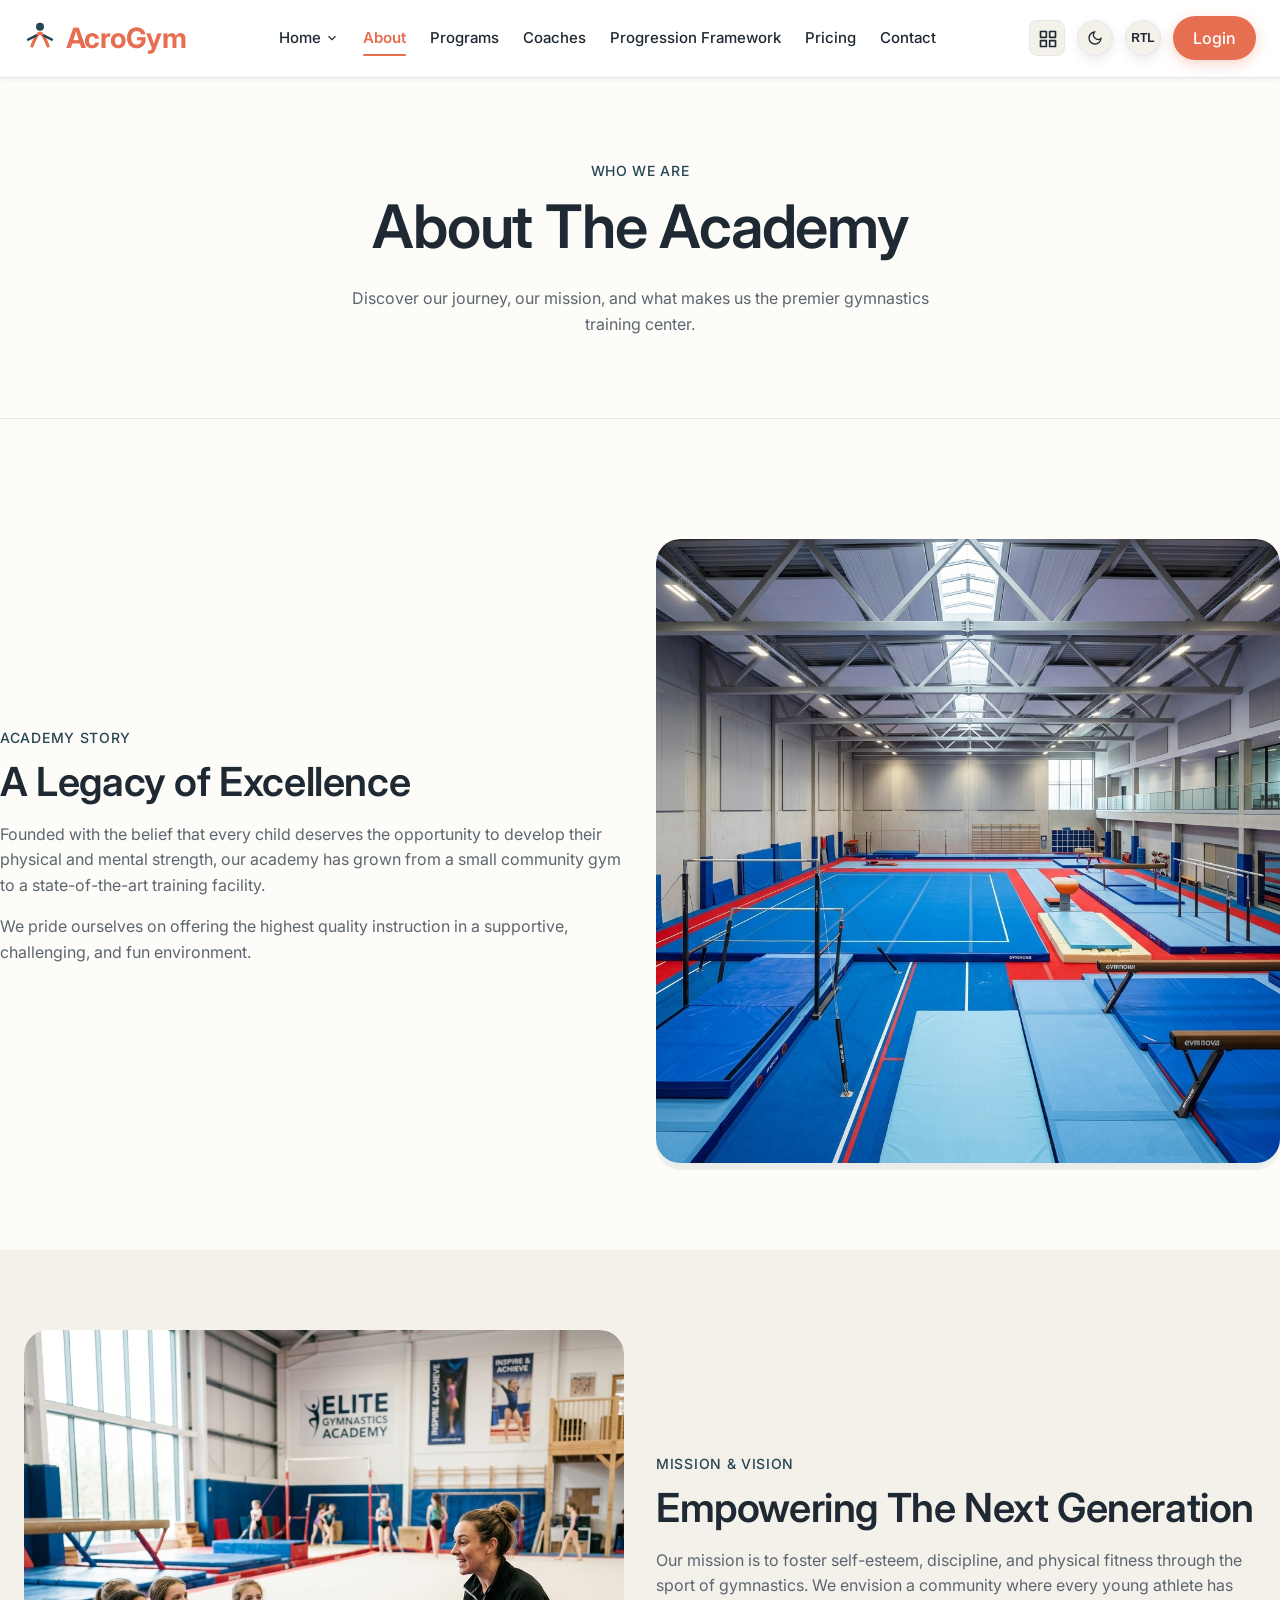
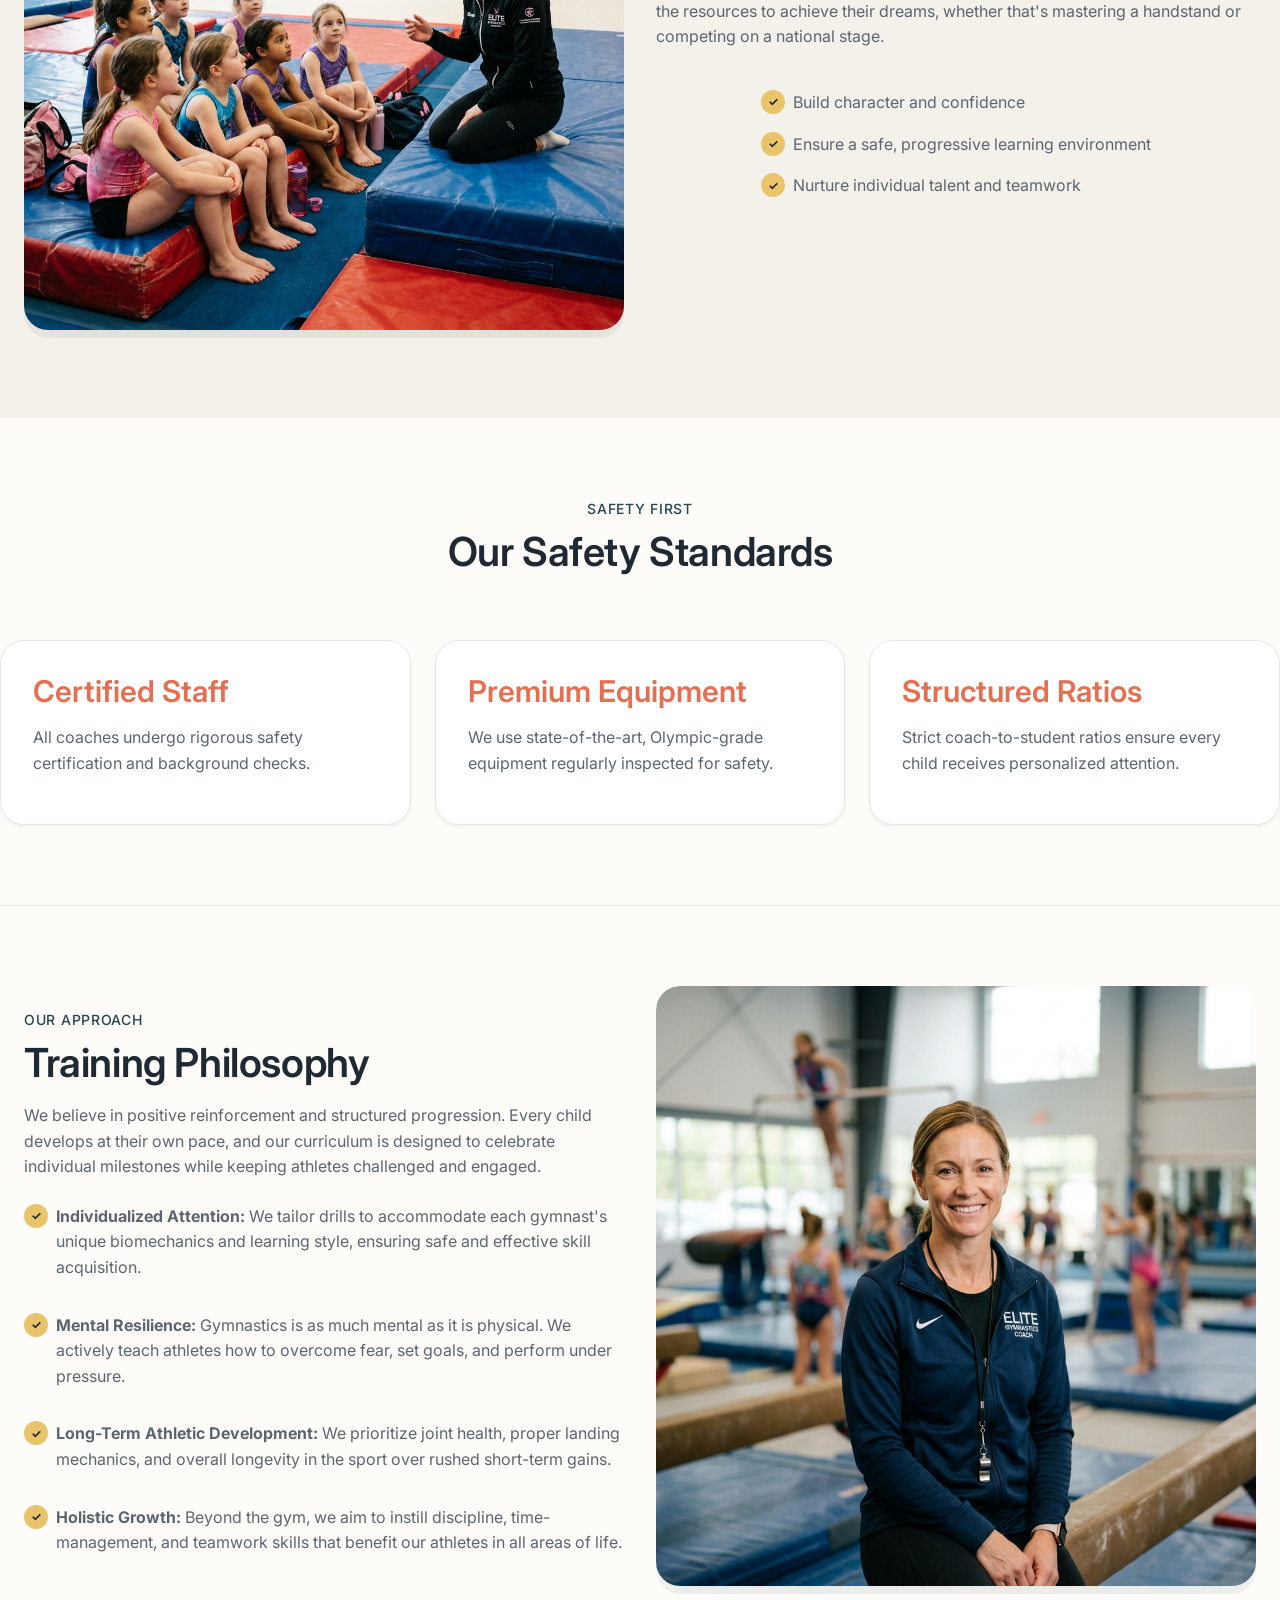
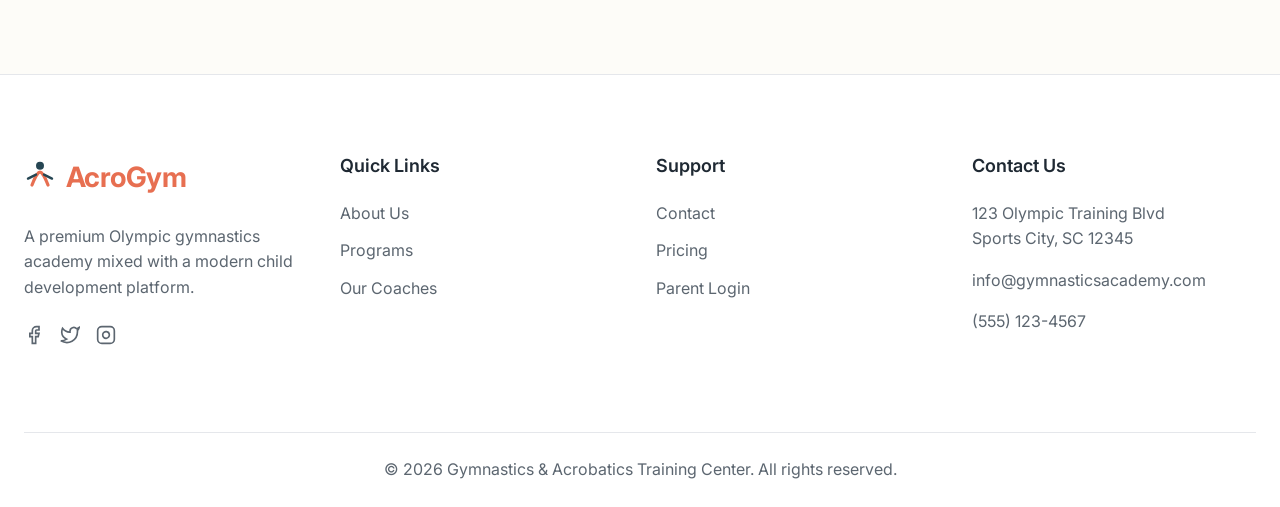
==== commit d1357716: "1st commit" ====
--- a/about.html
+++ b/about.html
@@ -8,19 +8,19 @@
     <link rel="stylesheet" href="assets/css/style.css">
     <link rel="stylesheet" href="assets/css/dark-mode.css">
     <link rel="stylesheet" href="assets/css/rtl.css">
-    <link rel="stylesheet" href="assets/css/pages.css">
+
 </head>
 <body>
 <!-- Navbar -->
     <nav class="navbar">
         <div class="container navbar-container">
-        <div class="nav-brand">
+        <a href="index.html" class="nav-brand" style="text-decoration: none;">
             <svg class="brand-icon" width="32" height="32" viewBox="0 0 40 40" fill="none" xmlns="http://www.w3.org/2000/svg" style="margin-right: 10px;">
     <path d="M10 30C10 30 16 14 20 14C24 14 30 30 30 30" stroke="var(--primary-accent)" stroke-width="4" stroke-linecap="round" stroke-linejoin="round"/>
     <circle cx="20" cy="6" r="5" fill="var(--secondary-accent)"/>
     <path d="M5 22L15 17M35 22L25 17" stroke="currentColor" stroke-width="3" stroke-linecap="round"/>
 </svg><span style="display: inline-flex; align-items: center; letter-spacing: -0.02em; font-weight: 700;">Acro<span style="color: var(--primary-accent);">Gym</span></span>
-        </div>
+        </a>
         
         <div class="nav-links" style="display: none;">
             <div class="dropdown">
@@ -194,13 +194,13 @@
         <div class="container">
             <div class="grid grid-cols-4 gap-8">
                 <div>
-                    <div class="nav-brand" style="margin-bottom: 24px;">
+                    <a href="index.html" class="nav-brand" style="margin-bottom: 24px; text-decoration: none; display: flex;">
                         <svg class="brand-icon" width="32" height="32" viewBox="0 0 40 40" fill="none" xmlns="http://www.w3.org/2000/svg" style="margin-right: 10px;">
     <path d="M10 30C10 30 16 14 20 14C24 14 30 30 30 30" stroke="var(--primary-accent)" stroke-width="4" stroke-linecap="round" stroke-linejoin="round"/>
     <circle cx="20" cy="6" r="5" fill="var(--secondary-accent)"/>
     <path d="M5 22L15 17M35 22L25 17" stroke="currentColor" stroke-width="3" stroke-linecap="round"/>
 </svg><span style="display: inline-flex; align-items: center; letter-spacing: -0.02em; font-weight: 700;">Acro<span style="color: var(--primary-accent);">Gym</span></span>
-                    </div>
+                    </a>
                     <p>A premium Olympic gymnastics academy mixed with a modern child development platform.</p>
                     <div class="social-icons" style="display: flex; gap: 16px; margin-top: 24px;">
                         <a href="#" class="social-icon" aria-label="Facebook"><svg width="20" height="20" viewBox="0 0 24 24" fill="none" stroke="currentColor" stroke-width="2"><path d="M18 2h-3a5 5 0 0 0-5 5v3H7v4h3v8h4v-8h3l1-4h-4V7a1 1 0 0 1 1-1h3z"></path></svg></a>
--- a/assets/css/style.css
+++ b/assets/css/style.css
@@ -519,6 +519,39 @@
     box-shadow: var(--shadow-lg);
 }
 
+@media (max-width: 768px) {
+    .auth-wrapper {
+        padding: 80px 16px 24px 16px;
+    }
+    .auth-card {
+        padding: 32px 20px;
+    }
+    .floating-controls {
+        top: 16px;
+        right: 16px;
+    }
+    .btn-social {
+        font-size: 14px;
+        padding: 0 16px;
+    }
+    .auth-actions {
+        font-size: 13px;
+        flex-wrap: nowrap;
+    }
+    .auth-actions a {
+        font-size: 13px !important;
+        white-space: nowrap;
+    }
+    .checkbox-wrapper span {
+        font-size: 13px;
+        white-space: nowrap;
+    }
+    .auth-footer {
+        font-size: 13px;
+        white-space: nowrap;
+    }
+}
+
 /* Navigation */
 .navbar {
     position: fixed;
@@ -540,8 +573,8 @@
 }
 
 .nav-brand {
-    font-size: 20px;
-    font-weight: 600;
+    font-size: 28px;
+    font-weight: 700;
     color: var(--secondary-accent);
     display: flex;
     align-items: center;
@@ -708,7 +741,7 @@
         flex-direction: column;
         justify-content: center;
         text-align: center;
-        padding-top: 140px;
+        padding-top: 100px;
     }
     .hero-content {
         max-width: 100%;
@@ -906,8 +939,37 @@
     font-size: 14px;
 }
 
+@media (max-width: 768px) {
+    .stat-card {
+        flex-direction: column;
+        align-items: center;
+        text-align: center;
+        padding: 24px 16px;
+        gap: 12px;
+    }
+    .stat-info {
+        text-align: center;
+    }
+    /* Override the flex layout applied at 1024px — force true single column */
+    #overview > div:first-child {
+        display: flex !important;
+        flex-direction: column !important;
+        align-items: stretch !important;
+        flex-wrap: nowrap !important;
+        gap: 16px !important;
+    }
+    #overview > div:first-child > * {
+        flex: none !important;
+        width: 100% !important;
+        max-width: 100% !important;
+        min-width: 0 !important;
+    }
+}
+
 .table-responsive {
     overflow-x: auto;
+    max-width: 100%;
+    width: 100%;
 }
 
 .table {
@@ -925,6 +987,31 @@
     font-weight: 600;
     color: var(--text-secondary);
     background: var(--secondary-bg);
+    white-space: nowrap;
+}
+
+.table td {
+    white-space: nowrap;
+}
+
+@media (max-width: 768px) {
+    .table-responsive {
+        -webkit-overflow-scrolling: touch;
+        border-radius: var(--border-radius);
+    }
+    .table th,
+    .table td {
+        padding: 12px 10px;
+        font-size: 13px;
+    }
+    .table-responsive {
+        display: block;
+        overflow-x: auto;
+        max-width: 100%;
+    }
+    .table {
+        min-width: 480px;
+    }
 }
 
 .badge {
@@ -1079,15 +1166,29 @@
     }
 }
 
-/* Social Icons */
+/* Social Icons & Footer Links */
 .social-icon {
     color: var(--text-secondary);
     transition: color var(--transition-fast), transform var(--transition-fast);
 }
 
 .social-icon:hover {
-    color: var(--primary-accent);
+    color: var(--primary-accent) !important;
     transform: translateY(-2px);
+}
+
+footer a {
+    transition: color var(--transition-fast), transform var(--transition-fast);
+    display: inline-block;
+}
+
+footer a:hover {
+    color: var(--primary-accent) !important;
+    transform: translateX(4px);
+}
+
+footer .social-icon:hover {
+    transform: translateY(-4px) translateX(0);
 }
 
 /* Back to Top */
@@ -1198,3 +1299,1047 @@
         grid-template-columns: repeat(2, 1fr) !important;
     }
 }
+
+/* MERGED FROM home.css */
+/* home.css */
+
+/* Hero Animation #1: Skill Progression Journey */
+.hero-journey {
+    position: relative;
+    z-index: 1;
+}
+
+.hero-badges {
+    position: absolute;
+    top: 0;
+    left: 0;
+    width: 100%;
+    height: 100%;
+    pointer-events: none;
+    z-index: 20;
+}
+
+.floating-badge {
+    position: absolute;
+    background: rgba(255, 255, 255, 0.9);
+    backdrop-filter: blur(8px);
+    border: 1px solid var(--border-color);
+    padding: 12px 20px;
+    border-radius: var(--border-radius-full);
+    display: flex;
+    align-items: center;
+    gap: 12px;
+    box-shadow: var(--shadow-lg);
+    animation: float 6s ease-in-out infinite;
+}
+
+.floating-badge.b1 { top: 20%; right: 10%; animation-delay: 0s; }
+.floating-badge.b2 { top: 50%; right: 30%; animation-delay: 2s; }
+.floating-badge.b3 { bottom: 20%; right: 15%; animation-delay: 4s; }
+
+[data-theme="dark"] .floating-badge {
+    background: rgba(23, 33, 43, 0.9);
+}
+
+.badge-icon {
+    width: 32px;
+    height: 32px;
+    border-radius: 50%;
+    background: var(--highlight);
+    color: var(--text-primary);
+    display: flex;
+    align-items: center;
+    justify-content: center;
+}
+
+.badge-text {
+    font-weight: 600;
+    font-size: 14px;
+    color: var(--text-primary);
+}
+
+.motion-trail {
+    position: absolute;
+    width: 200%;
+    height: 200%;
+    top: -50%;
+    left: -50%;
+    background: radial-gradient(circle, rgba(231,111,81,0.05) 0%, rgba(253,252,248,0) 70%);
+    z-index: -1;
+    animation: spin 20s linear infinite;
+}
+
+@keyframes float {
+    0% { transform: translateY(0px); }
+    50% { transform: translateY(-15px); }
+    100% { transform: translateY(0px); }
+}
+
+@keyframes spin {
+    100% { transform: rotate(360deg); }
+}
+
+/* Sections */
+.section-title {
+    text-align: center;
+    margin-bottom: 64px;
+}
+
+.section-title h2 {
+    margin-bottom: 16px;
+}
+
+.section-title p {
+    max-width: 600px;
+    margin: 0 auto;
+}
+
+/* Program Cards */
+.program-card {
+    text-align: center;
+}
+
+.program-card h3 {
+    margin-bottom: 12px;
+}
+
+.program-card p {
+    margin-bottom: 24px;
+}
+
+.program-card .btn {
+    width: 100%;
+}
+
+/* Timeline */
+.timeline {
+    position: relative;
+    max-width: 800px;
+    margin: 0 auto;
+}
+
+.timeline::before {
+    content: '';
+    position: absolute;
+    top: 0;
+    bottom: 0;
+    left: 50%;
+    width: 2px;
+    background: linear-gradient(to bottom, 
+        var(--border-color) 0%, 
+        var(--border-color) 40%, 
+        var(--primary-accent) 50%, 
+        var(--border-color) 60%, 
+        var(--border-color) 100%);
+    background-size: 100% 300%;
+    transform: translateX(-50%);
+    animation: pulseLine 3s linear infinite;
+}
+
+@keyframes pulseLine {
+    0% { background-position: 0% 0%; }
+    100% { background-position: 0% 100%; }
+}
+
+.timeline-item {
+    display: flex;
+    justify-content: space-between;
+    align-items: center;
+    margin-bottom: 48px;
+    position: relative;
+}
+
+.timeline-item:nth-child(even) {
+    flex-direction: row-reverse;
+}
+
+.timeline-content {
+    width: 45%;
+    background: var(--card-bg);
+    padding: 32px;
+    border-radius: var(--border-radius-lg);
+    box-shadow: var(--shadow-sm);
+    border: 1px solid var(--border-color);
+    position: relative;
+    overflow: hidden;
+    cursor: pointer;
+    transition: transform var(--transition-fast);
+}
+
+.timeline-content:hover, .timeline-content:active {
+    transform: translateY(-4px);
+}
+
+.timeline-content::before {
+    content: '';
+    position: absolute;
+    top: -50%;
+    left: -50%;
+    width: 200%;
+    height: 200%;
+    background: conic-gradient(transparent, rgba(231, 111, 81, 0.2), var(--primary-accent), transparent 30%);
+    animation: borderSpin 4s linear infinite;
+    opacity: 0;
+    transition: opacity var(--transition-fast);
+    z-index: 0;
+}
+
+.timeline-content::after {
+    content: '';
+    position: absolute;
+    inset: 2px;
+    background: var(--card-bg);
+    border-radius: calc(var(--border-radius-lg) - 2px);
+    z-index: 1;
+}
+
+.timeline-content > * {
+    position: relative;
+    z-index: 2;
+}
+
+.timeline-content:hover::before,
+.timeline-content:active::before {
+    opacity: 1;
+}
+
+@keyframes borderSpin {
+    100% { transform: rotate(360deg); }
+}
+
+.timeline-dot {
+    position: absolute;
+    left: 50%;
+    top: 50%;
+    transform: translate(-50%, -50%);
+    width: 24px;
+    height: 24px;
+    background: var(--primary-accent);
+    border: 4px solid var(--primary-bg);
+    border-radius: 50%;
+    z-index: 2;
+    transition: transform var(--transition-fast), box-shadow var(--transition-fast);
+}
+
+.timeline-item:hover .timeline-dot {
+    transform: translate(-50%, -50%) scale(1.2);
+    box-shadow: 0 0 12px rgba(231, 111, 81, 0.4);
+}
+
+@media (max-width: 768px) {
+    .timeline::before {
+        left: 24px;
+    }
+    .timeline-item, .timeline-item:nth-child(even) {
+        flex-direction: column;
+        align-items: flex-start;
+        padding-left: 64px;
+    }
+    .timeline-content {
+        width: 100%;
+    }
+    .timeline-dot {
+        left: 24px;
+    }
+    
+    [dir="rtl"] .timeline::before {
+        left: auto;
+        right: 24px;
+    }
+    [dir="rtl"] .timeline-item, [dir="rtl"] .timeline-item:nth-child(even) {
+        padding-left: 0;
+        padding-right: 64px;
+    }
+    [dir="rtl"] .timeline-dot {
+        left: auto;
+        right: 24px;
+    }
+}
+
+/* Hero 2: Path To Excellence */
+.hero-excellence {
+    background: transparent;
+}
+
+.hero-excellence::before {
+    content: '';
+    position: absolute;
+    top: 0;
+    left: 50%;
+    transform: translateX(-50%);
+    width: 100vw;
+    height: 100%;
+    background: var(--secondary-bg);
+    z-index: -1;
+}
+
+/* Ambient Animated Background Elements */
+.hero-bg-elements {
+    position: absolute;
+    top: 0;
+    left: 0;
+    width: 100%;
+    height: 100%;
+    overflow: hidden;
+    z-index: 0;
+    pointer-events: none;
+}
+
+/* Glowing Gymnastic Rings */
+.bg-gym-ring {
+    position: absolute;
+    border: 30px solid rgba(231, 111, 81, 0.03);
+    border-radius: 50%;
+    animation: float 8s ease-in-out infinite;
+}
+.bg-gym-ring.r-left {
+    top: -50px;
+    left: -100px;
+    width: 400px;
+    height: 400px;
+    animation-delay: 1s;
+}
+.bg-gym-ring.r-right {
+    bottom: -150px;
+    right: 30%;
+    width: 500px;
+    height: 500px;
+    border-width: 40px;
+    animation-delay: 3s;
+}
+
+/* Floating Chalk Particles */
+.chalk-particle {
+    position: absolute;
+    width: 6px;
+    height: 6px;
+    background: white;
+    border-radius: 50%;
+    filter: blur(2px);
+    opacity: 0;
+}
+.chalk-particle.p1 { left: 15%; bottom: -10px; animation: floatUp 8s ease-in-out infinite; }
+.chalk-particle.p2 { left: 35%; bottom: -10px; animation: floatUp 12s ease-in-out infinite 2s; }
+.chalk-particle.p3 { left: 55%; bottom: -10px; animation: floatUp 10s ease-in-out infinite 1s; width: 8px; height: 8px; }
+.chalk-particle.p4 { left: 75%; bottom: -10px; animation: floatUp 15s ease-in-out infinite 3s; }
+.chalk-particle.p5 { left: 90%; bottom: -10px; animation: floatUp 11s ease-in-out infinite 5s; }
+
+@keyframes floatUp {
+    0% { transform: translateY(0) translateX(0); opacity: 0; }
+    20% { opacity: 0.3; }
+    80% { opacity: 0.3; }
+    100% { transform: translateY(-400px) translateX(100px); opacity: 0; }
+}
+
+/* Waving Ribbon Arcs */
+.hero-ribbon {
+    position: absolute;
+    width: 150%;
+    height: 100%;
+    left: -25%;
+    top: 0;
+    opacity: 0.15;
+}
+.hero-ribbon path {
+    stroke-dasharray: 200;
+    stroke-dashoffset: 200;
+    animation: dashWave 8s linear infinite;
+}
+.hero-ribbon.r2 path {
+    animation-duration: 12s;
+    animation-direction: reverse;
+}
+
+@keyframes dashWave {
+    0% { stroke-dashoffset: 200; }
+    100% { stroke-dashoffset: -200; }
+}
+
+/* Hero 2 Specific Text Styling to fill viewport */
+.hero-excellence .hero-content {
+    max-width: 700px;
+}
+
+.hero-excellence .hero-content h1 {
+    font-size: 80px;
+    line-height: 1.05;
+    margin-bottom: 32px;
+}
+
+.hero-excellence .hero-content p {
+    font-size: 20px;
+    line-height: 1.6;
+    margin-bottom: 40px;
+}
+
+.hero-excellence .hero-image-wrapper {
+    clip-path: none;
+    display: flex;
+    justify-content: center;
+    align-items: center;
+}
+
+/* Hero 2: Interactive Fanning Card Stack */
+.hero-card-stack {
+    position: relative;
+    width: 360px;
+    height: 500px;
+    margin: 0 auto;
+    perspective: 1000px;
+}
+
+.stack-card {
+    position: absolute;
+    width: 100%;
+    height: 100%;
+    border-radius: var(--border-radius-lg);
+    overflow: hidden;
+    box-shadow: 0 30px 60px rgba(0,0,0,0.4);
+    transition: all 0.6s cubic-bezier(0.25, 1, 0.5, 1);
+    border: 6px solid var(--card-bg);
+    cursor: pointer;
+    transform-origin: bottom center;
+}
+
+.stack-card img {
+    width: 100%;
+    height: 100%;
+    object-fit: cover;
+    transition: transform 0.6s ease;
+}
+
+.stack-card-overlay {
+    position: absolute;
+    bottom: 0;
+    left: 0;
+    width: 100%;
+    padding: 30px;
+    background: linear-gradient(transparent, rgba(0,0,0,0.95));
+    color: white;
+    font-weight: 700;
+    font-size: 28px;
+    opacity: 0;
+    transition: opacity 0.4s ease;
+    text-align: center;
+}
+
+/* Base Stack Positioning */
+.stack-card.c1 { transform: translateY(0) scale(1) rotate(0deg); z-index: 5; opacity: 1; filter: brightness(1); }
+.stack-card.c2 { transform: translateY(-30px) scale(0.95) rotate(-6deg); z-index: 4; opacity: 0.8; filter: brightness(0.8); }
+.stack-card.c3 { transform: translateY(-60px) scale(0.9) rotate(6deg); z-index: 3; opacity: 0.6; filter: brightness(0.6); }
+
+/* Fanning Hover Effect */
+.hero-image-wrapper:hover .stack-card.c1 { transform: translateX(0) translateY(-15px) scale(1.05) rotate(0deg); z-index: 5; filter: brightness(1); }
+.hero-image-wrapper:hover .stack-card.c2 { transform: translateX(-160px) translateY(15px) rotate(-14deg); z-index: 4; opacity: 1; filter: brightness(0.9); }
+.hero-image-wrapper:hover .stack-card.c3 { transform: translateX(160px) translateY(15px) rotate(14deg); z-index: 3; opacity: 1; filter: brightness(0.9); }
+
+.hero-image-wrapper:hover .stack-card-overlay { opacity: 1; }
+.hero-image-wrapper:hover .stack-card img { transform: scale(1.05); }
+
+@media (max-width: 1200px) {
+    .hero-excellence .hero-content h1 { font-size: 64px; }
+    .hero-card-stack { width: 300px; height: 420px; }
+    .hero-image-wrapper:hover .stack-card.c2 { transform: translateX(-130px) translateY(10px) rotate(-12deg); }
+    .hero-image-wrapper:hover .stack-card.c3 { transform: translateX(130px) translateY(10px) rotate(12deg); }
+}
+
+@media (max-width: 1024px) {
+    .hero-excellence .container {
+        flex-direction: column !important;
+        justify-content: center !important;
+        gap: 60px;
+        padding-top: 120px !important;
+    }
+    .hero-excellence .hero-content {
+        text-align: center;
+        max-width: 100%;
+        display: flex;
+        flex-direction: column;
+        align-items: center;
+    }
+}
+
+@media (max-width: 768px) {
+    .hero-excellence .container {
+        padding-top: 60px !important;
+        gap: 40px;
+    }
+    .hero-excellence .hero-content h1 { font-size: 48px; }
+    .hero-excellence .hero-content p { font-size: 16px; }
+    .hero-card-stack { width: 260px; height: 360px; }
+    .hero-image-wrapper:hover .stack-card.c2 { transform: translateX(-100px) translateY(10px) rotate(-10deg); }
+    .hero-image-wrapper:hover .stack-card.c3 { transform: translateX(100px) translateY(10px) rotate(10deg); }
+}
+
+/* Premium Curriculum Accordion */
+.premium-curriculum-layout {
+    display: flex;
+    height: 500px;
+    gap: 16px;
+    width: 100%;
+}
+
+.curriculum-pane {
+    flex: 1;
+    position: relative;
+    border-radius: var(--border-radius-lg);
+    background-size: cover;
+    background-position: center;
+    overflow: hidden;
+    cursor: pointer;
+    transition: flex 0.6s cubic-bezier(0.25, 1, 0.5, 1);
+}
+
+.curriculum-pane:hover, .curriculum-pane:focus-within {
+    flex: 3;
+}
+
+.curriculum-pane-overlay {
+    position: absolute;
+    inset: 0;
+    background: linear-gradient(to top, rgba(16, 24, 32, 0.9) 0%, rgba(16, 24, 32, 0.1) 100%);
+    transition: background 0.6s ease;
+}
+
+.curriculum-pane:hover .curriculum-pane-overlay, 
+.curriculum-pane:focus-within .curriculum-pane-overlay {
+    background: linear-gradient(to top, rgba(16, 24, 32, 0.95) 0%, rgba(16, 24, 32, 0.4) 100%);
+}
+
+.curriculum-pane-content {
+    position: absolute;
+    bottom: 0;
+    left: 0;
+    width: 100%;
+    padding: 32px;
+    color: white;
+    display: flex;
+    flex-direction: column;
+    justify-content: flex-end;
+    height: 100%;
+}
+
+.curriculum-pane-header {
+    display: flex;
+    flex-direction: column;
+    align-items: flex-start;
+    gap: 12px;
+    transition: transform 0.6s ease;
+}
+
+.curriculum-pane-header h3 {
+    margin: 0;
+    font-size: 24px;
+    color: white;
+    white-space: nowrap;
+    text-shadow: 0 2px 4px rgba(0,0,0,0.5);
+}
+
+.age-badge {
+    background: var(--primary-accent);
+    color: white;
+    padding: 4px 12px;
+    border-radius: 20px;
+    font-size: 14px;
+    font-weight: 600;
+    white-space: nowrap;
+    box-shadow: 0 2px 8px rgba(231, 111, 81, 0.4);
+}
+
+.curriculum-pane-details {
+    opacity: 0;
+    max-height: 0;
+    overflow: hidden;
+    transition: all 0.5s ease;
+    transform: translateY(20px);
+}
+
+.curriculum-pane:hover .curriculum-pane-details,
+.curriculum-pane:focus-within .curriculum-pane-details {
+    opacity: 1;
+    max-height: 200px;
+    transform: translateY(0);
+    margin-top: 16px;
+}
+
+.curriculum-pane-details p {
+    color: rgba(255, 255, 255, 0.9);
+    margin-bottom: 0;
+}
+
+@media (min-width: 769px) {
+    .curriculum-pane-header {
+        flex-direction: row;
+        align-items: center;
+        justify-content: space-between;
+    }
+}
+
+@media (max-width: 1024px) {
+    .premium-curriculum-layout {
+        flex-direction: row;
+        flex-wrap: wrap;
+        justify-content: center;
+        height: auto;
+    }
+    .curriculum-pane {
+        flex: 1 1 calc(50% - 16px);
+        max-width: calc(50% - 8px);
+        height: 350px;
+    }
+    .curriculum-pane:hover, .curriculum-pane:focus-within {
+        flex: 1 1 calc(50% - 16px);
+        transform: scale(1.02);
+    }
+    .curriculum-pane-header h3 {
+        font-size: 20px;
+        white-space: normal;
+    }
+}
+@media (max-width: 600px) {
+    .premium-curriculum-layout {
+        flex-direction: column;
+        flex-wrap: nowrap;
+        height: auto;
+    }
+    .curriculum-pane {
+        flex: 1 1 100%;
+        max-width: 100%;
+        height: 250px;
+    }
+    .curriculum-pane:hover, .curriculum-pane:focus-within {
+        flex: 1 1 100%;
+    }
+}
+
+/* =========================================
+   NEW PREMIUM SECTIONS CSS
+   ========================================= */
+
+/* 1. Bento Grid */
+.bento-grid {
+    display: grid;
+    grid-template-columns: repeat(4, 1fr);
+    grid-template-rows: repeat(2, 250px);
+    gap: 16px;
+}
+.bento-item {
+    position: relative;
+    border-radius: var(--border-radius-lg);
+    overflow: hidden;
+    background: var(--card-bg);
+    border: 1px solid var(--border-color);
+}
+.bento-large {
+    grid-column: span 2;
+    grid-row: span 2;
+}
+.bento-tall {
+    grid-column: span 1;
+    grid-row: span 2;
+}
+.bento-small {
+    grid-column: span 1;
+    grid-row: span 1;
+}
+.bento-img {
+    width: 100%;
+    height: 100%;
+    object-fit: cover;
+    transition: transform 0.6s ease;
+}
+.bento-item:hover .bento-img {
+    transform: scale(1.05);
+}
+.bento-content {
+    position: absolute;
+    bottom: 0;
+    left: 0;
+    width: 100%;
+    padding: 24px;
+    background: linear-gradient(to top, rgba(0,0,0,0.8), transparent);
+    color: white;
+    transform: translateY(20px);
+    opacity: 0;
+    transition: all 0.4s ease;
+}
+.bento-item:hover .bento-content {
+    transform: translateY(0);
+    opacity: 1;
+}
+.bento-content h3 { margin: 0 0 8px 0; color: white; }
+.bento-content p { margin: 0; font-size: 14px; opacity: 0.9; color: white; }
+.bento-content-center {
+    display: flex;
+    flex-direction: column;
+    align-items: center;
+    justify-content: center;
+    height: 100%;
+    text-align: center;
+    padding: 24px;
+}
+
+@media (max-width: 1024px) {
+    .bento-grid {
+        grid-template-columns: repeat(2, 1fr);
+        grid-template-rows: auto;
+    }
+    .bento-large { grid-column: span 2; grid-row: span 1; height: 300px; }
+    .bento-tall { grid-column: span 1; grid-row: span 1; height: 250px; }
+    .bento-small { height: 250px; }
+    .bento-small:last-child { grid-column: span 2; height: 160px; }
+}
+@media (max-width: 600px) {
+    .bento-grid { grid-template-columns: 1fr; }
+    .bento-large, .bento-tall, .bento-small, .bento-small:last-child { grid-column: span 1 !important; grid-row: span 1 !important; height: 250px !important; }
+    .bento-content { transform: translateY(0); opacity: 1; }
+}
+
+/* 2. Infinite Marquee */
+.marquee-container {
+    width: 100%;
+    display: flex;
+    overflow: hidden;
+    position: relative;
+    padding: 24px 0;
+}
+.marquee-container::before, .marquee-container::after {
+    content: '';
+    position: absolute;
+    top: 0;
+    width: 100px;
+    height: 100%;
+    z-index: 2;
+    pointer-events: none;
+}
+.marquee-container::before {
+    left: 0;
+    background: linear-gradient(to right, var(--secondary-bg), transparent);
+}
+.marquee-container::after {
+    right: 0;
+    background: linear-gradient(to left, var(--secondary-bg), transparent);
+}
+.marquee-track {
+    display: flex;
+    gap: 24px;
+    animation: marqueeScroll 20s linear infinite;
+    width: max-content;
+}
+.marquee-track:hover {
+    animation-play-state: paused;
+}
+@keyframes marqueeScroll {
+    0% { transform: translateX(0); }
+    100% { transform: translateX(calc(-50% - 12px)); }
+}
+.testimonial-card {
+    width: 400px;
+    background: var(--card-bg);
+    padding: 32px;
+    border-radius: var(--border-radius-lg);
+    box-shadow: var(--shadow-sm);
+    border: 1px solid var(--border-color);
+    flex-shrink: 0;
+}
+.quote-icon {
+    font-size: 48px;
+    color: var(--primary-accent);
+    line-height: 1;
+    margin-bottom: 16px;
+    font-family: serif;
+}
+.testimonial-author {
+    display: flex;
+    align-items: center;
+    gap: 16px;
+    margin-top: 24px;
+}
+.testimonial-author img, .author-avatar-placeholder {
+    width: 48px;
+    height: 48px;
+    border-radius: 50%;
+    object-fit: cover;
+}
+.author-avatar-placeholder {
+    background: var(--secondary-accent);
+    color: white;
+    display: flex;
+    align-items: center;
+    justify-content: center;
+    font-weight: bold;
+    font-size: 20px;
+}
+.testimonial-author h4 { margin: 0; font-size: 16px; }
+.testimonial-author span { font-size: 14px; color: var(--text-secondary); }
+@media (max-width: 768px) {
+    .testimonial-card { width: 300px; padding: 24px; }
+}
+
+/* 3. Glassmorphism Sections */
+.glass-section {
+    position: relative;
+    background-size: cover;
+    background-position: center;
+    background-attachment: fixed;
+    padding: 120px 0;
+}
+.glass-overlay {
+    position: absolute;
+    inset: 0;
+    background: rgba(16, 24, 32, 0.75);
+}
+.glass-cards-container {
+    display: flex;
+    gap: 40px;
+    justify-content: center;
+    margin-top: 64px;
+}
+.glass-card {
+    background: rgba(255, 255, 255, 0.1);
+    backdrop-filter: blur(12px);
+    -webkit-backdrop-filter: blur(12px);
+    border: 1px solid rgba(255, 255, 255, 0.2);
+    border-radius: var(--border-radius-lg);
+    overflow: hidden;
+    width: 350px;
+    color: white;
+    transition: transform 0.4s ease;
+}
+.glass-card:hover {
+    transform: translateY(-10px);
+    background: rgba(255, 255, 255, 0.15);
+}
+.glass-card.float-up { animation: floatVertical 6s ease-in-out infinite; }
+.glass-card.float-down { animation: floatVertical 6s ease-in-out infinite reverse; }
+@keyframes floatVertical {
+    0%, 100% { transform: translateY(0); }
+    50% { transform: translateY(-15px); }
+}
+.glass-card:hover { animation-play-state: paused; }
+.glass-card-img {
+    width: 100%;
+    height: 300px;
+    object-fit: cover;
+}
+.glass-card-info {
+    padding: 24px;
+}
+.glass-card-info h3 { color: white; margin-bottom: 8px; }
+.glass-card-info p { color: rgba(255, 255, 255, 0.9); }
+.glass-badge {
+    display: inline-block;
+    background: rgba(231, 111, 81, 0.2);
+    color: var(--primary-accent);
+    padding: 4px 12px;
+    border-radius: 20px;
+    font-size: 12px;
+    font-weight: 600;
+    margin-bottom: 16px;
+    border: 1px solid rgba(231, 111, 81, 0.4);
+}
+@media (max-width: 768px) {
+    .glass-cards-container { flex-direction: column; align-items: center; gap: 24px; }
+    .glass-section { background-attachment: scroll; }
+}
+
+/* 4. Sticky Scroll */
+.sticky-layout {
+    display: flex;
+    gap: 64px;
+    align-items: flex-start;
+}
+.sticky-sidebar {
+    flex: 1;
+    position: sticky;
+    top: 120px;
+}
+.sticky-content {
+    flex: 1.5;
+    display: flex;
+    flex-direction: column;
+    gap: 32px;
+}
+.sticky-card {
+    background: var(--card-bg);
+    padding: 48px;
+    border-radius: var(--border-radius-lg);
+    box-shadow: var(--shadow-sm);
+    border: 1px solid var(--border-color);
+    transition: transform 0.4s ease, box-shadow 0.4s ease;
+}
+.sticky-card:hover {
+    transform: translateX(10px);
+    box-shadow: var(--shadow-md);
+    border-color: var(--primary-accent);
+}
+.sticky-icon {
+    width: 64px;
+    height: 64px;
+    background: rgba(231, 111, 81, 0.1);
+    color: var(--primary-accent);
+    display: flex;
+    align-items: center;
+    justify-content: center;
+    border-radius: 50%;
+    margin-bottom: 24px;
+}
+[dir="rtl"] .sticky-card:hover { transform: translateX(-10px); }
+@media (max-width: 1024px) {
+    .sticky-layout {
+        flex-direction: row;
+        flex-wrap: wrap;
+        justify-content: center;
+        gap: 24px;
+    }
+    .sticky-sidebar, .sticky-content { display: contents; }
+    .sticky-sidebar-text { width: 100%; flex: 1 1 100%; margin-bottom: 16px; }
+
+    .sticky-card, .sticky-image-card {
+        flex: 1 1 calc(50% - 32px);
+        max-width: calc(50% - 12px);
+        min-width: 280px;
+        margin-top: 0 !important;
+    }
+    .sticky-icon {
+        margin-left: auto;
+        margin-right: auto;
+    }
+}
+
+@media (max-width: 600px) {
+    .sticky-card, .sticky-image-card {
+        flex: 1 1 100%;
+        max-width: 100%;
+    }
+}
+
+
+/* MERGED FROM pages.css */
+/* pages.css */
+.page-hero {
+    position: relative;
+    background: transparent;
+}
+
+.image-reveal-wrapper {
+    position: relative;
+    overflow: hidden;
+    border-radius: var(--border-radius-lg);
+}
+
+.image-reveal-wrapper::after {
+    content: '';
+    position: absolute;
+    top: 0;
+    left: 0;
+    width: 100%;
+    height: 100%;
+    background: var(--primary-accent);
+    animation: revealImage 1.5s cubic-bezier(0.77, 0, 0.175, 1) forwards;
+    transform-origin: left;
+}
+
+.rounded-image {
+    opacity: 0;
+    animation: fadeInImage 0.1s 0.75s forwards;
+}
+
+.shadow-img {
+    box-shadow: var(--shadow-lg);
+}
+
+@keyframes revealImage {
+    0% { transform: scaleX(0); transform-origin: left; }
+    50% { transform: scaleX(1); transform-origin: left; }
+    50.1% { transform-origin: right; }
+    100% { transform: scaleX(0); transform-origin: right; }
+}
+
+@keyframes fadeInImage {
+    to { opacity: 1; }
+}
+
+.custom-list {
+    list-style: none;
+    padding: 0;
+}
+
+.custom-list li {
+    position: relative;
+    padding-left: 32px;
+    margin-bottom: 16px;
+    font-size: 16px;
+    color: var(--text-secondary);
+}
+
+.custom-list li::before {
+    content: '✓';
+    position: absolute;
+    left: 0;
+    top: 0;
+    width: 24px;
+    height: 24px;
+    background: var(--highlight);
+    color: var(--text-primary);
+    border-radius: 50%;
+    display: flex;
+    align-items: center;
+    justify-content: center;
+    font-size: 12px;
+    font-weight: bold;
+}
+
+[dir="rtl"] .custom-list li {
+    padding-left: 0;
+    padding-right: 32px;
+}
+
+[dir="rtl"] .custom-list li::before {
+    left: auto;
+    right: 0;
+}
+
+.premium-card {
+    transition: transform 0.4s cubic-bezier(0.175, 0.885, 0.32, 1.275), box-shadow 0.4s ease;
+}
+
+.hover-lift:hover {
+    transform: translateY(-12px);
+    box-shadow: var(--shadow-lg);
+    border-color: var(--primary-accent);
+}
+
+.pricing-card {
+    padding: 48px;
+    text-align: center;
+    position: relative;
+    overflow: hidden;
+}
+
+.pricing-card.popular::before {
+    content: 'Most Popular';
+    position: absolute;
+    top: 24px;
+    right: -40px;
+    background: var(--primary-accent);
+    color: white;
+    padding: 8px 48px;
+    transform: rotate(45deg);
+    font-size: 12px;
+    font-weight: bold;
+    text-transform: uppercase;
+}
+
+.price-display {
+    font-size: 48px;
+    font-weight: 600;
+    color: var(--text-primary);
+    margin: 24px 0;
+}
+
+.price-display span {
+    font-size: 16px;
+    color: var(--text-secondary);
+    font-weight: 400;
+}
--- a/assets/css/dark-mode.css
+++ b/assets/css/dark-mode.css
@@ -42,6 +42,12 @@
     color: var(--text-primary);
 }
 
+[data-theme="dark"] .control-btn:hover {
+    background-color: var(--primary-accent);
+    border-color: var(--primary-accent);
+    color: white;
+}
+
 [data-theme="dark"] .btn-outline {
     border-color: var(--border-color);
     color: var(--text-primary);
--- a/assets/css/rtl.css
+++ b/assets/css/rtl.css
@@ -5,6 +5,20 @@
 
 [dir="rtl"] .nav-links {
     flex-direction: row-reverse;
+}
+
+@media (max-width: 1024px) {
+    [dir="rtl"] .nav-links {
+        flex-direction: column;
+        align-items: flex-start;
+    }
+    
+    [dir="rtl"] footer h3, 
+    [dir="rtl"] footer p, 
+    [dir="rtl"] footer .social-icons, 
+    [dir="rtl"] footer .nav-brand {
+        text-align: right !important;
+    }
 }
 
 [dir="rtl"] .password-toggle {
@@ -16,6 +30,12 @@
     right: auto;
     left: 24px;
     flex-direction: row-reverse;
+}
+
+@media (max-width: 768px) {
+    [dir="rtl"] .floating-controls {
+        left: 16px;
+    }
 }
 
 [dir="rtl"] .hero-image-wrapper {
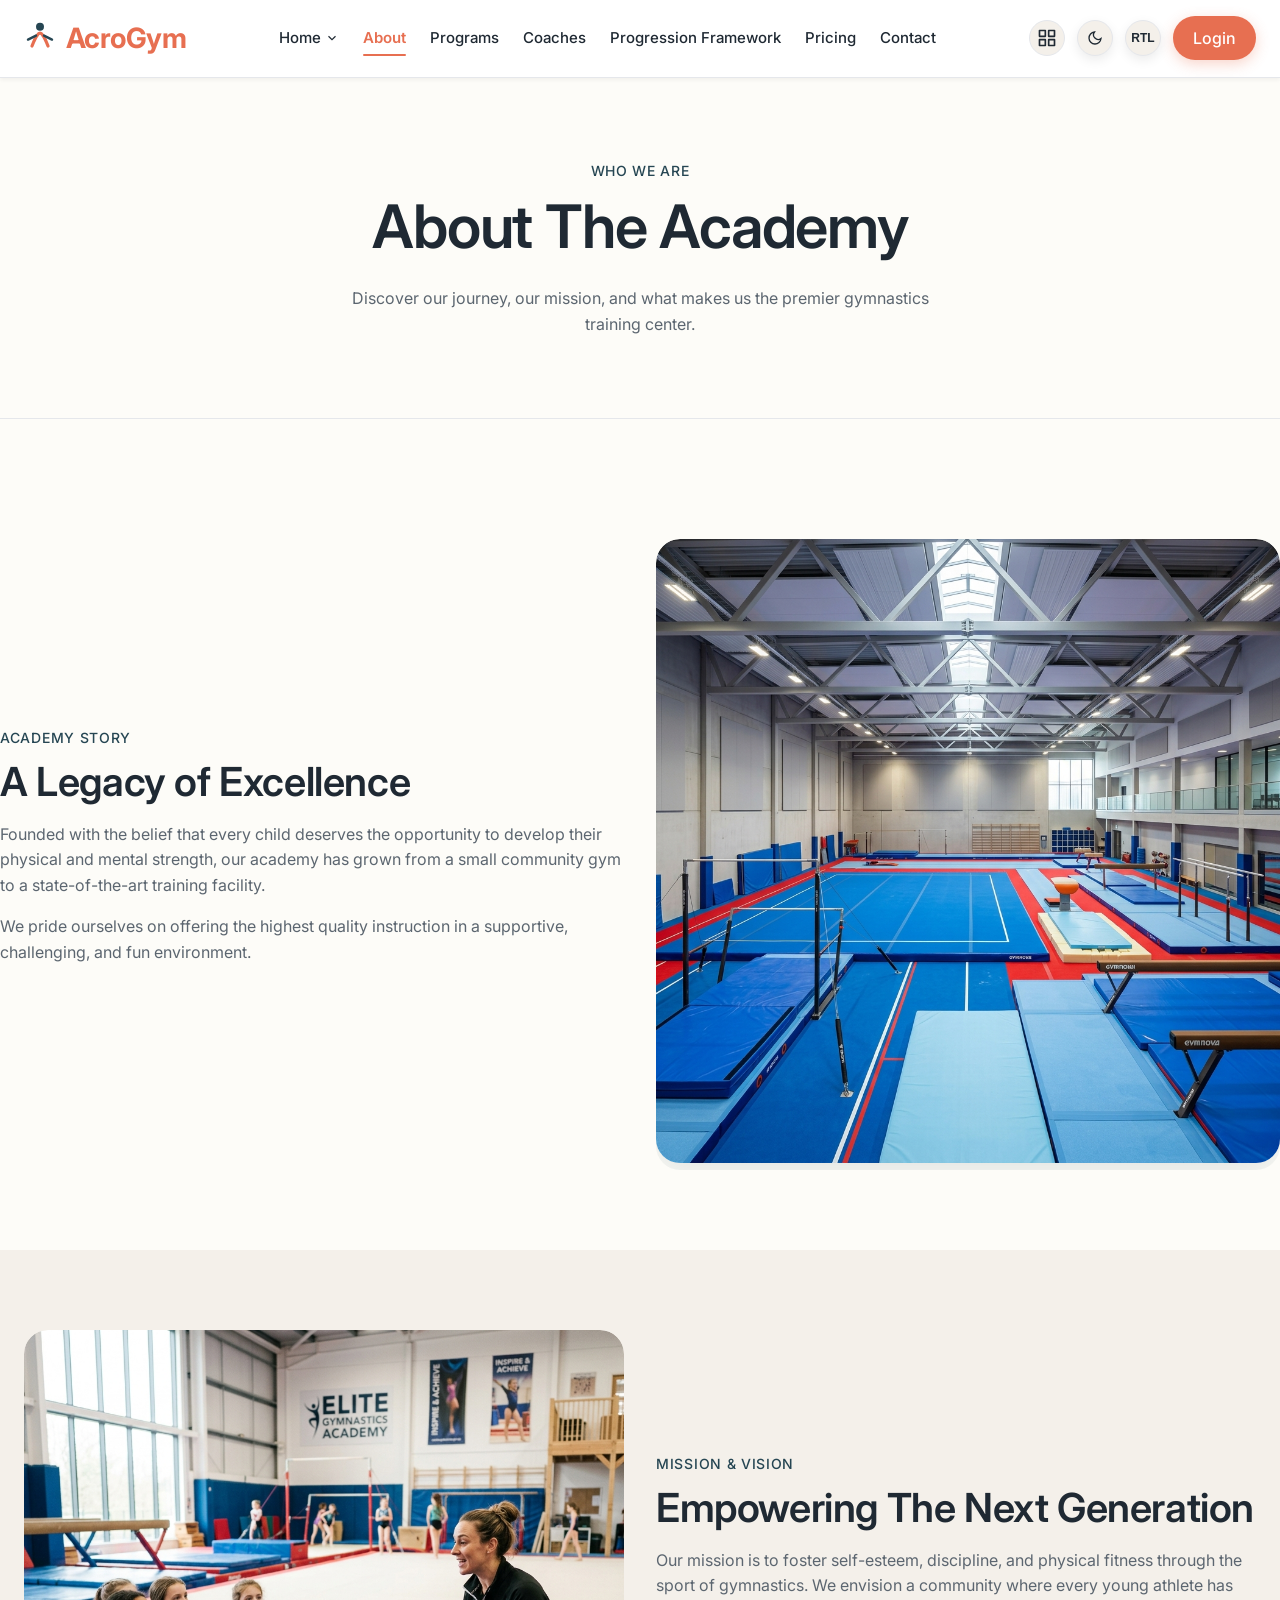
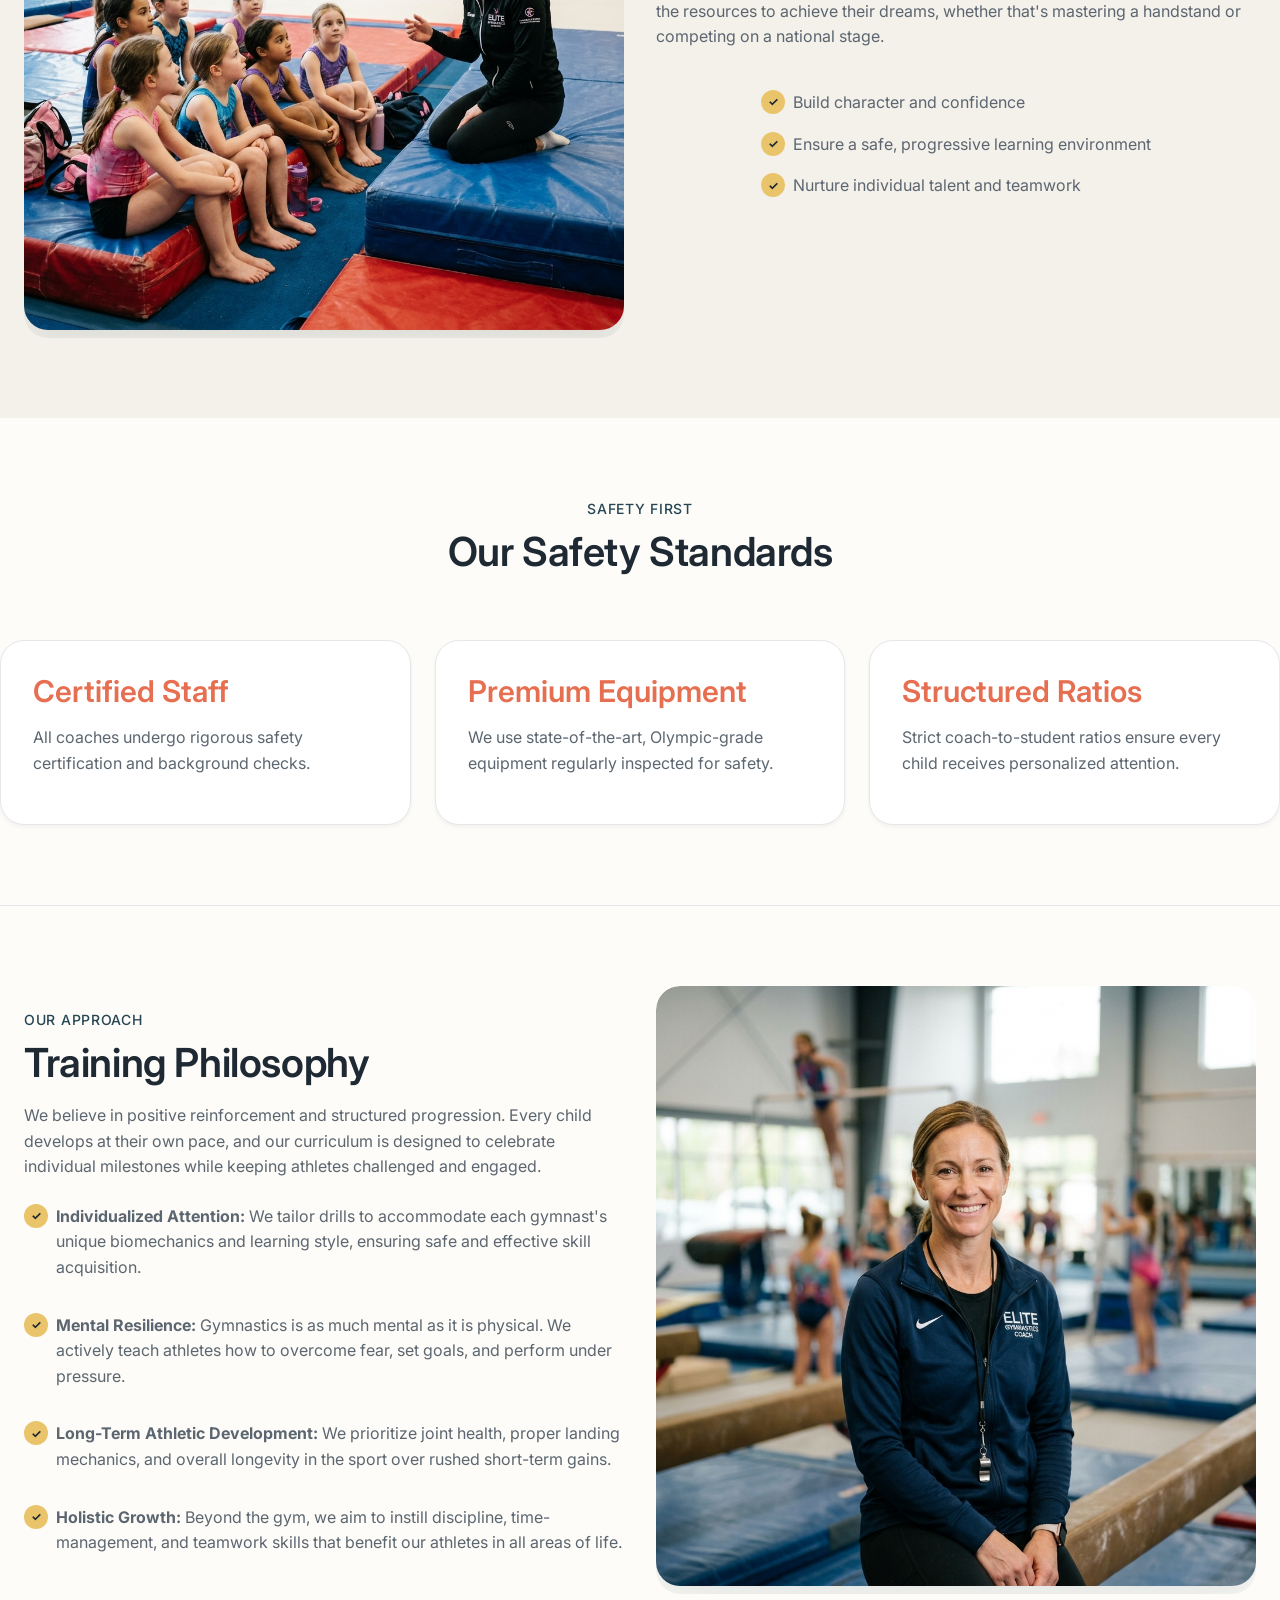
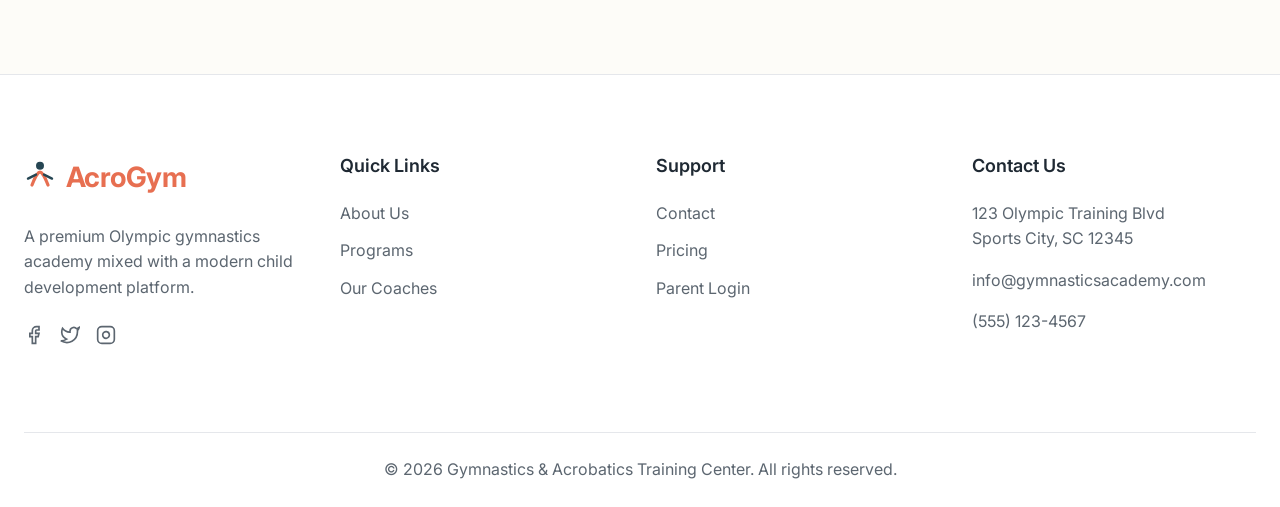
==== commit 6cd2137a: "3rd commit" ====
--- a/about.html
+++ b/about.html
@@ -39,7 +39,7 @@
         </div>
         
         <div class="nav-actions">
-            <a href="dashboard.html" class="nav-link dashboard-icon-link" aria-label="Dashboard" style="display: none; padding: 8px; border-radius: 8px; display: inline-flex; align-items: center; justify-content: center; height: 36px; width: 36px;">
+            <a href="dashboard.html" class="nav-link dashboard-icon-link" aria-label="Dashboard" style="display: none; display: inline-flex; align-items: center; justify-content: center; height: 36px; width: 36px;">
                 <svg width="20" height="20" viewBox="0 0 24 24" fill="none" stroke="currentColor" stroke-width="2" stroke-linecap="round" stroke-linejoin="round">
                     <rect x="3" y="3" width="7" height="7"></rect>
                     <rect x="14" y="3" width="7" height="7"></rect>
@@ -64,7 +64,7 @@
         @media (min-width: 1025px) {
             .nav-links { display: flex !important; }
             .mobile-menu-btn { display: none !important; }
-            .nav-actions .nav-link { display: block !important; }
+            .nav-actions .nav-link { display: inline-flex !important; }
         }
         @media (max-width: 1024px) {
             .nav-links { display: none; }
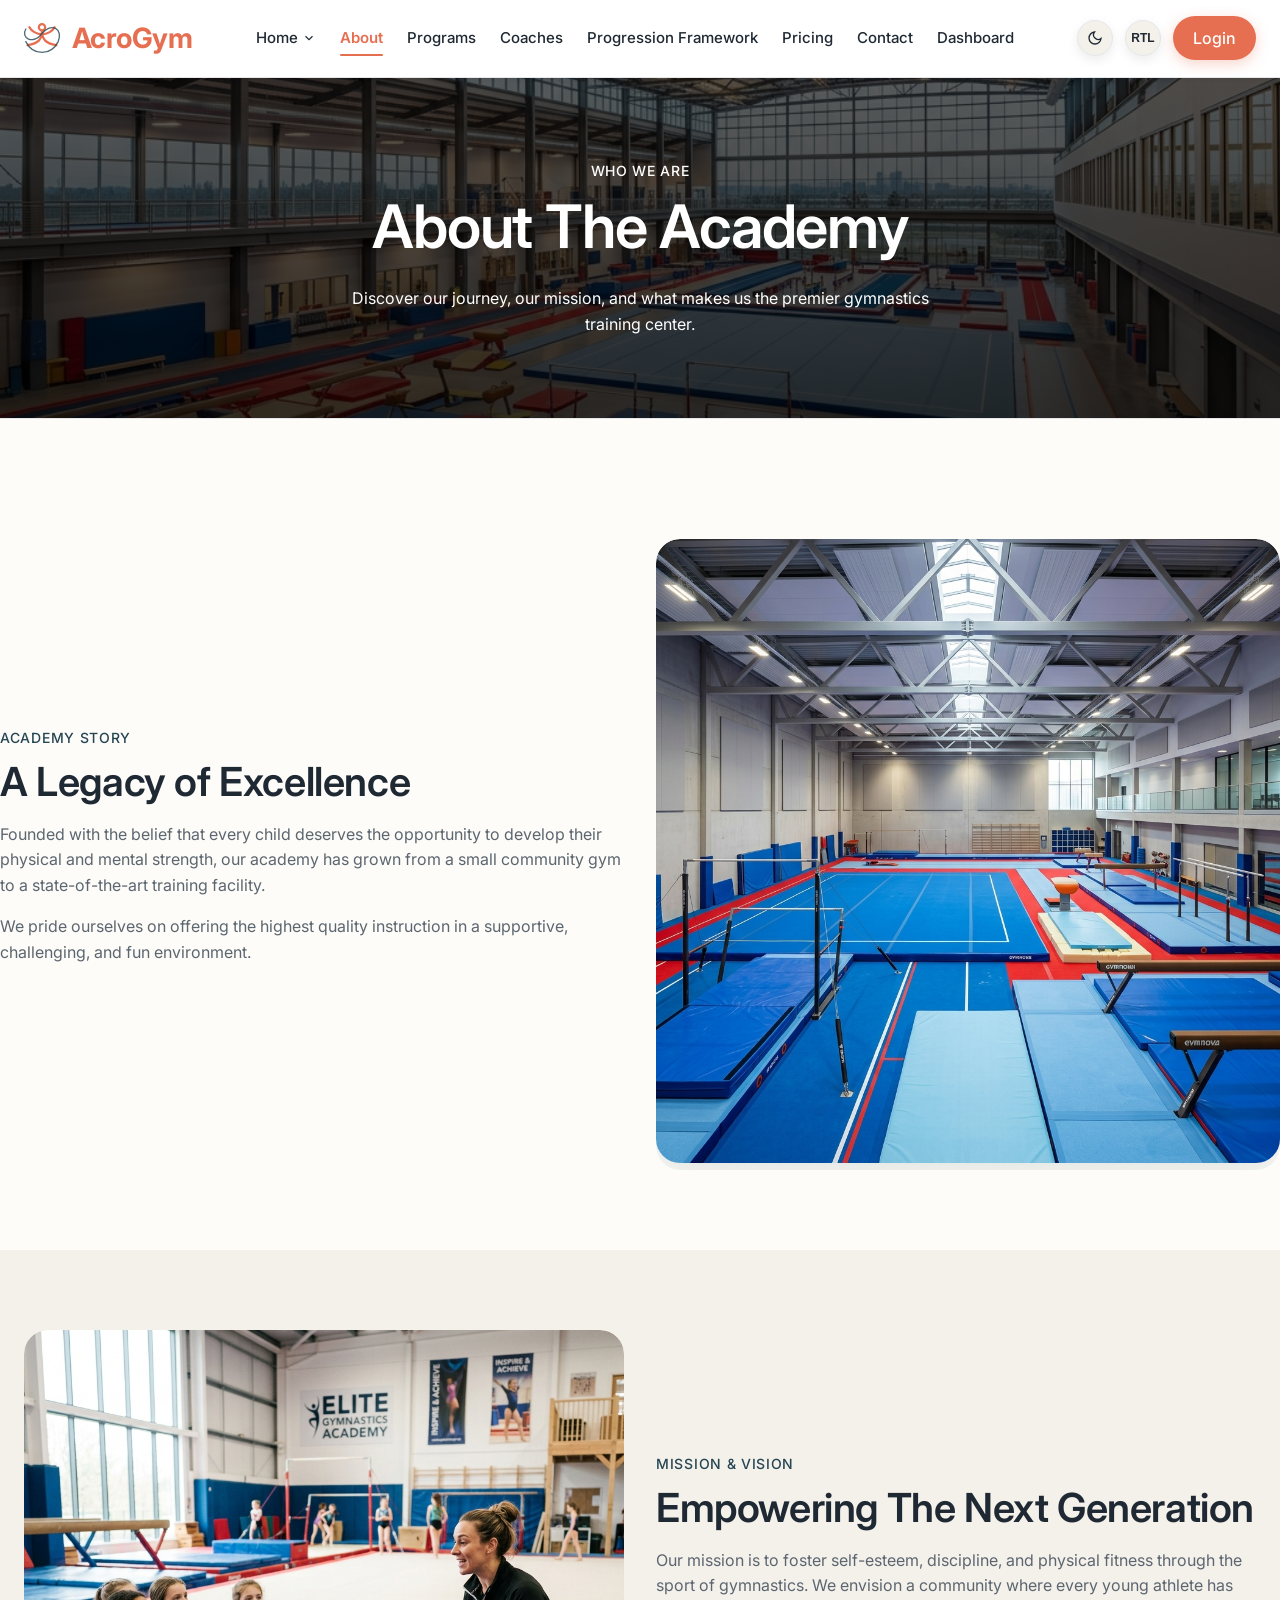
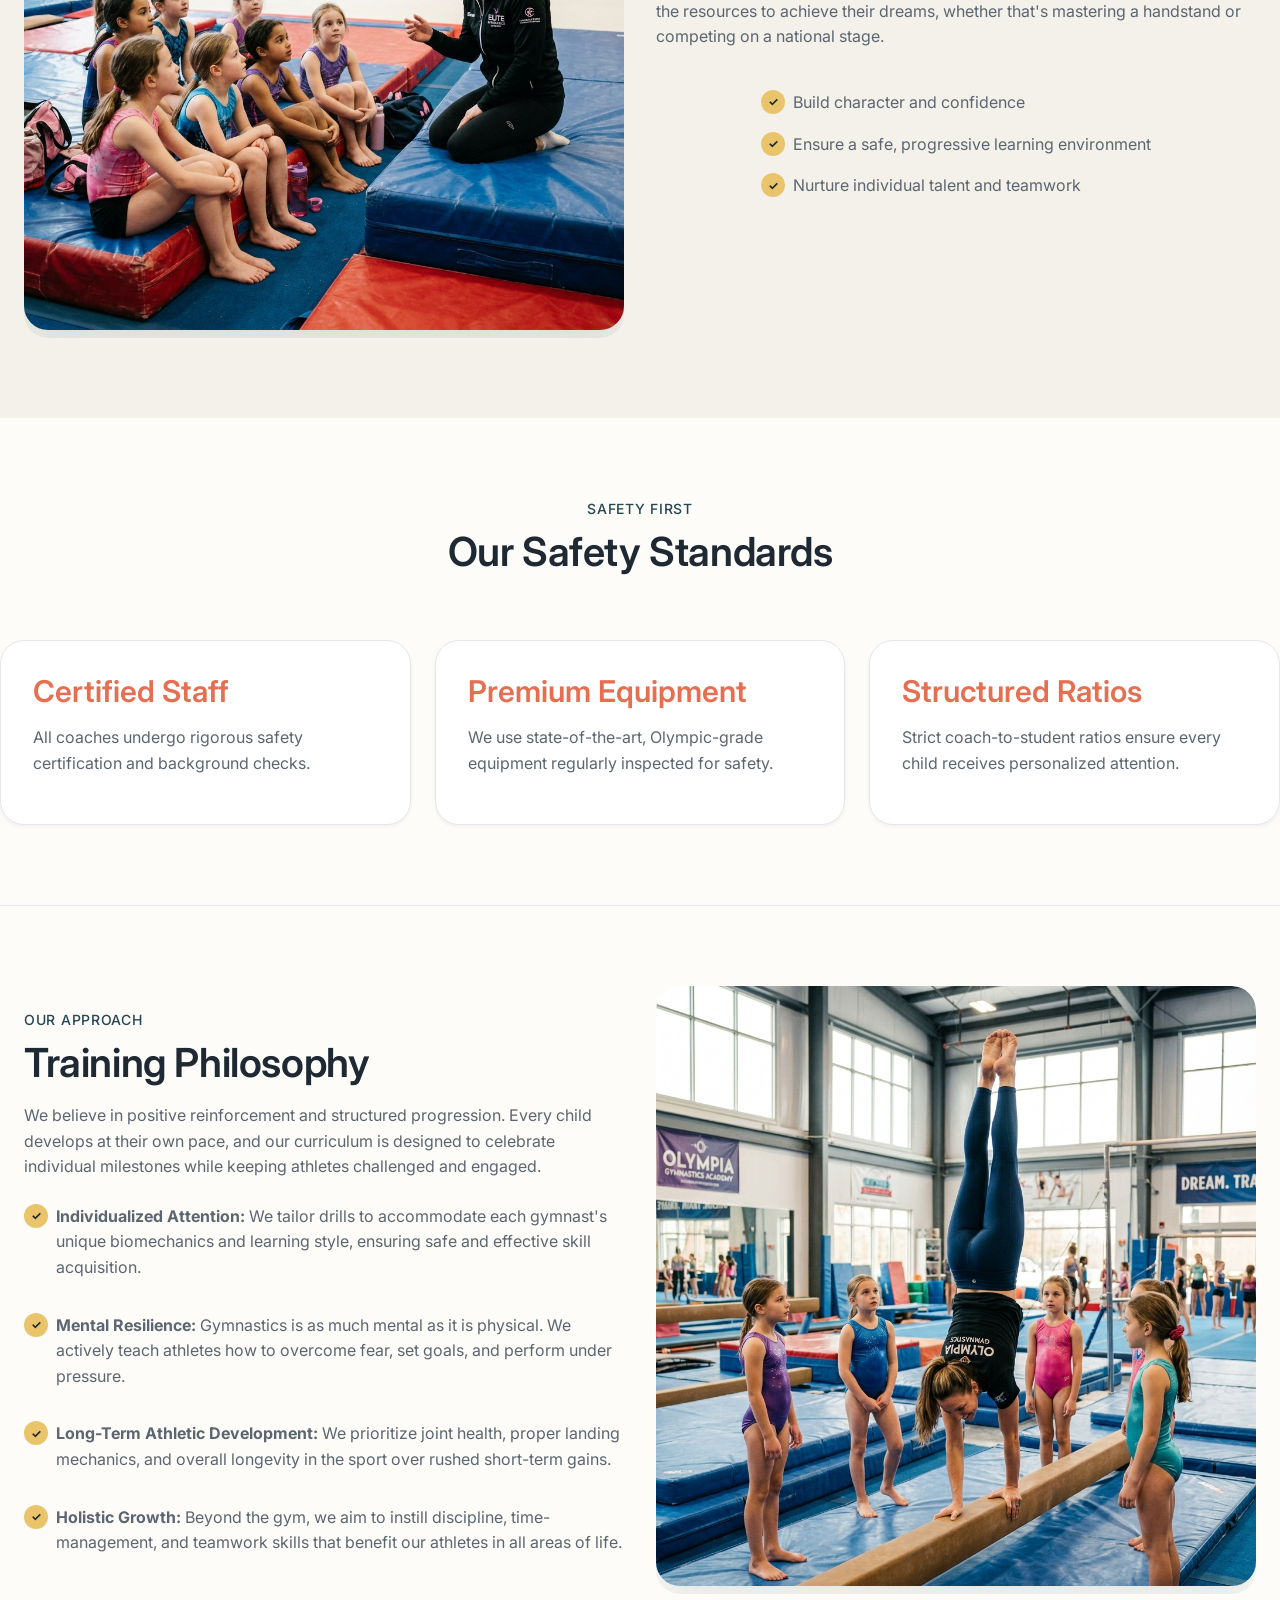
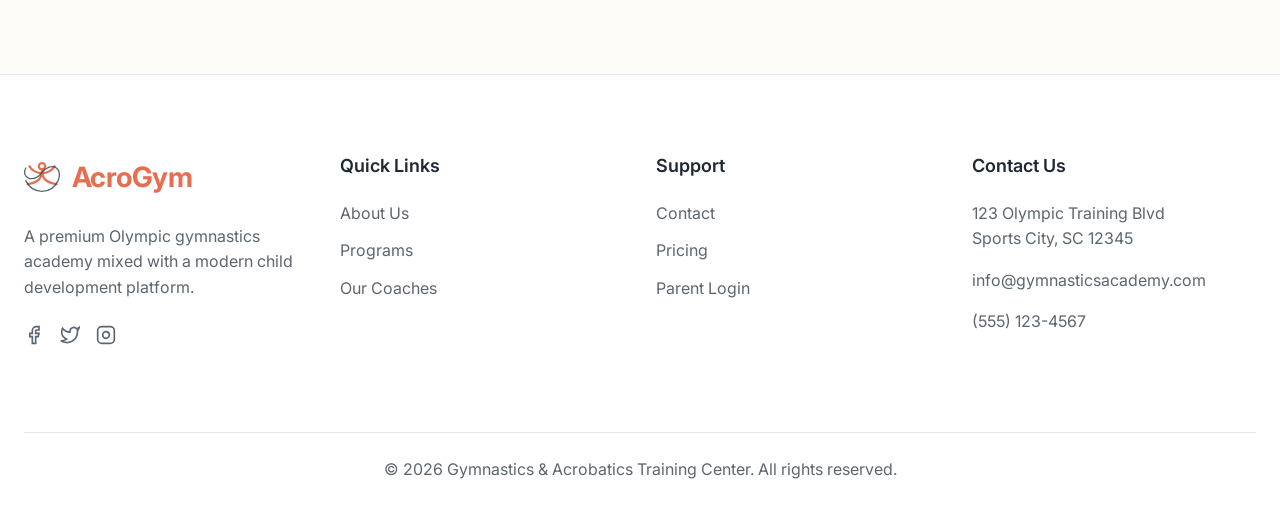
==== commit 9251494d: "5th commit" ====
--- a/about.html
+++ b/about.html
@@ -15,10 +15,14 @@
     <nav class="navbar">
         <div class="container navbar-container">
         <a href="index.html" class="nav-brand" style="text-decoration: none;">
-            <svg class="brand-icon" width="32" height="32" viewBox="0 0 40 40" fill="none" xmlns="http://www.w3.org/2000/svg" style="margin-right: 10px;">
-    <path d="M10 30C10 30 16 14 20 14C24 14 30 30 30 30" stroke="var(--primary-accent)" stroke-width="4" stroke-linecap="round" stroke-linejoin="round"/>
-    <circle cx="20" cy="6" r="5" fill="var(--secondary-accent)"/>
-    <path d="M5 22L15 17M35 22L25 17" stroke="currentColor" stroke-width="3" stroke-linecap="round"/>
+            <svg class="brand-icon" width="36" height="36" viewBox="0 0 40 40" fill="none" xmlns="http://www.w3.org/2000/svg" style="margin-right: 12px; overflow: visible;">
+    <!-- Elegant Continuous Line Art Gymnast -->
+    <!-- Head -->
+    <circle cx="20" cy="8" r="3.5" stroke="var(--primary-accent)" stroke-width="2.5" fill="none"/>
+    <!-- Body and Limbs (Split Leap) -->
+    <path d="M 20 11.5 C 20 22, 16 26, 4 28 M 20 11.5 C 20 22, 24 26, 36 28 M 20 16 C 14 16, 8 12, 6 8 M 20 16 C 26 16, 32 12, 34 8" stroke="var(--primary-accent)" stroke-width="2.5" stroke-linecap="round" stroke-linejoin="round"/>
+    <!-- Swirling Ribbon Effect -->
+    <path d="M 2 24 C 10 40, 30 40, 38 24 C 44 10, 30 2, 20 15 C 10 28, -4 20, 2 10" stroke="var(--secondary-accent)" stroke-width="1.5" stroke-linecap="round" stroke-linejoin="round" opacity="0.8"/>
 </svg><span style="display: inline-flex; align-items: center; letter-spacing: -0.02em; font-weight: 700;">Acro<span style="color: var(--primary-accent);">Gym</span></span>
         </a>
         
@@ -36,17 +40,10 @@
             <a href="progression-framework.html" class="nav-link">Progression Framework</a>
             <a href="pricing.html" class="nav-link">Pricing</a>
             <a href="contact.html" class="nav-link">Contact</a>
+            <a href="dashboard.html" class="nav-link">Dashboard</a>
         </div>
         
         <div class="nav-actions">
-            <a href="dashboard.html" class="nav-link dashboard-icon-link" aria-label="Dashboard" style="display: none; display: inline-flex; align-items: center; justify-content: center; height: 36px; width: 36px;">
-                <svg width="20" height="20" viewBox="0 0 24 24" fill="none" stroke="currentColor" stroke-width="2" stroke-linecap="round" stroke-linejoin="round">
-                    <rect x="3" y="3" width="7" height="7"></rect>
-                    <rect x="14" y="3" width="7" height="7"></rect>
-                    <rect x="14" y="14" width="7" height="7"></rect>
-                    <rect x="3" y="14" width="7" height="7"></rect>
-                </svg>
-            </a>
             <button class="control-btn" id="theme-toggle" aria-label="Toggle Dark Mode" style="width: 36px; height: 36px;">
                 <svg width="16" height="16" viewBox="0 0 24 24" fill="none" stroke="currentColor" stroke-width="2"><path d="M21 12.79A9 9 0 1 1 11.21 3 7 7 0 0 0 21 12.79z"></path></svg>
             </button>
@@ -74,11 +71,11 @@
 
     
 
-<header class="page-hero" style="text-align: center; padding-top: 160px; padding-bottom: 80px; background: linear-gradient(to bottom, rgba(255,255,255,0.02) 0%, transparent 100%); border-bottom: 1px solid var(--border-color); margin-bottom: 40px;">
+<header class="page-hero" style="text-align: center; padding-top: 160px; padding-bottom: 80px; background: linear-gradient(rgba(0, 0, 0, 0.6), rgba(0, 0, 0, 0.8)), url('assets/images/hero_bg_about.png') center/cover no-repeat; color: white; border-bottom: 1px solid var(--border-color); margin-bottom: 40px;">
     <div class="container">
         <span class="subheading">Who We Are</span>
         <h1 style="margin-bottom: 24px;">About The Academy</h1>
-        <p style="max-width: 600px; margin: 0 auto; color: var(--text-secondary);">Discover our journey, our mission, and what makes us the premier gymnastics training center.</p>
+        <p style="max-width: 600px; margin: 0 auto; color: rgba(255, 255, 255, 0.8);">Discover our journey, our mission, and what makes us the premier gymnastics training center.</p>
     </div>
 </header>
 
@@ -186,7 +183,7 @@
             </ul>
         </div>
         <div class="image-reveal-wrapper">
-            <img src="assets/images/coach_female_1781704842189.png" alt="Training Philosophy" class="rounded-image shadow-img" style="width: 100%; border-radius: var(--border-radius-lg);">
+            <img src="assets/images/about_training_philosophy.png" alt="Training Philosophy" class="rounded-image shadow-img" style="width: 100%; border-radius: var(--border-radius-lg);">
         </div>
     </div>
 </section>
@@ -195,10 +192,14 @@
             <div class="grid grid-cols-4 gap-8">
                 <div>
                     <a href="index.html" class="nav-brand" style="margin-bottom: 24px; text-decoration: none; display: flex;">
-                        <svg class="brand-icon" width="32" height="32" viewBox="0 0 40 40" fill="none" xmlns="http://www.w3.org/2000/svg" style="margin-right: 10px;">
-    <path d="M10 30C10 30 16 14 20 14C24 14 30 30 30 30" stroke="var(--primary-accent)" stroke-width="4" stroke-linecap="round" stroke-linejoin="round"/>
-    <circle cx="20" cy="6" r="5" fill="var(--secondary-accent)"/>
-    <path d="M5 22L15 17M35 22L25 17" stroke="currentColor" stroke-width="3" stroke-linecap="round"/>
+                        <svg class="brand-icon" width="36" height="36" viewBox="0 0 40 40" fill="none" xmlns="http://www.w3.org/2000/svg" style="margin-right: 12px; overflow: visible;">
+    <!-- Elegant Continuous Line Art Gymnast -->
+    <!-- Head -->
+    <circle cx="20" cy="8" r="3.5" stroke="var(--primary-accent)" stroke-width="2.5" fill="none"/>
+    <!-- Body and Limbs (Split Leap) -->
+    <path d="M 20 11.5 C 20 22, 16 26, 4 28 M 20 11.5 C 20 22, 24 26, 36 28 M 20 16 C 14 16, 8 12, 6 8 M 20 16 C 26 16, 32 12, 34 8" stroke="var(--primary-accent)" stroke-width="2.5" stroke-linecap="round" stroke-linejoin="round"/>
+    <!-- Swirling Ribbon Effect -->
+    <path d="M 2 24 C 10 40, 30 40, 38 24 C 44 10, 30 2, 20 15 C 10 28, -4 20, 2 10" stroke="var(--secondary-accent)" stroke-width="1.5" stroke-linecap="round" stroke-linejoin="round" opacity="0.8"/>
 </svg><span style="display: inline-flex; align-items: center; letter-spacing: -0.02em; font-weight: 700;">Acro<span style="color: var(--primary-accent);">Gym</span></span>
                     </a>
                     <p>A premium Olympic gymnastics academy mixed with a modern child development platform.</p>
--- a/assets/css/style.css
+++ b/assets/css/style.css
@@ -237,7 +237,7 @@
 }
 
 .btn-primary:hover {
-    background-color: #D65A3D;
+    background-color: var(--primary-accent); filter: brightness(0.9);
     transform: translateY(-2px);
     box-shadow: 0 6px 20px rgba(231, 111, 81, 0.4);
     color: #FFFFFF;
@@ -249,7 +249,7 @@
 }
 
 .btn-secondary:hover {
-    background-color: #1A323D;
+    background-color: var(--secondary-accent); filter: brightness(0.9);
     transform: translateY(-2px);
     color: #FFFFFF;
 }
@@ -303,7 +303,7 @@
 }
 
 .form-control::placeholder {
-    color: #A0AEC0;
+    color: var(--text-secondary);
 }
 
 /* Cards */
@@ -1029,7 +1029,7 @@
 
 .badge-warning {
     background: rgba(233, 196, 106, 0.1);
-    color: #D4A373;
+    color: var(--highlight);
 }
 
 /* Mobile Dashboard */
@@ -1221,7 +1221,7 @@
 }
 
 .back-to-top:hover {
-    background: #D65A3D;
+    background: var(--primary-accent); filter: brightness(0.9);
     transform: translateY(-4px);
     box-shadow: var(--shadow-lg);
 }
@@ -2217,9 +2217,20 @@
 
 /* MERGED FROM pages.css */
 /* pages.css */
+.text-center {
+    text-align: center !important;
+}
+
 .page-hero {
     position: relative;
     background: transparent;
+}
+
+.page-hero h1,
+.page-hero h2,
+.page-hero .subheading,
+.page-hero p {
+    color: #FFFFFF !important;
 }
 
 .image-reveal-wrapper {
--- a/assets/css/dark-mode.css
+++ b/assets/css/dark-mode.css
@@ -33,7 +33,7 @@
 }
 
 [data-theme="dark"] .form-control::placeholder {
-    color: #4B5563;
+    color: var(--text-secondary);
 }
 
 [data-theme="dark"] .control-btn {
